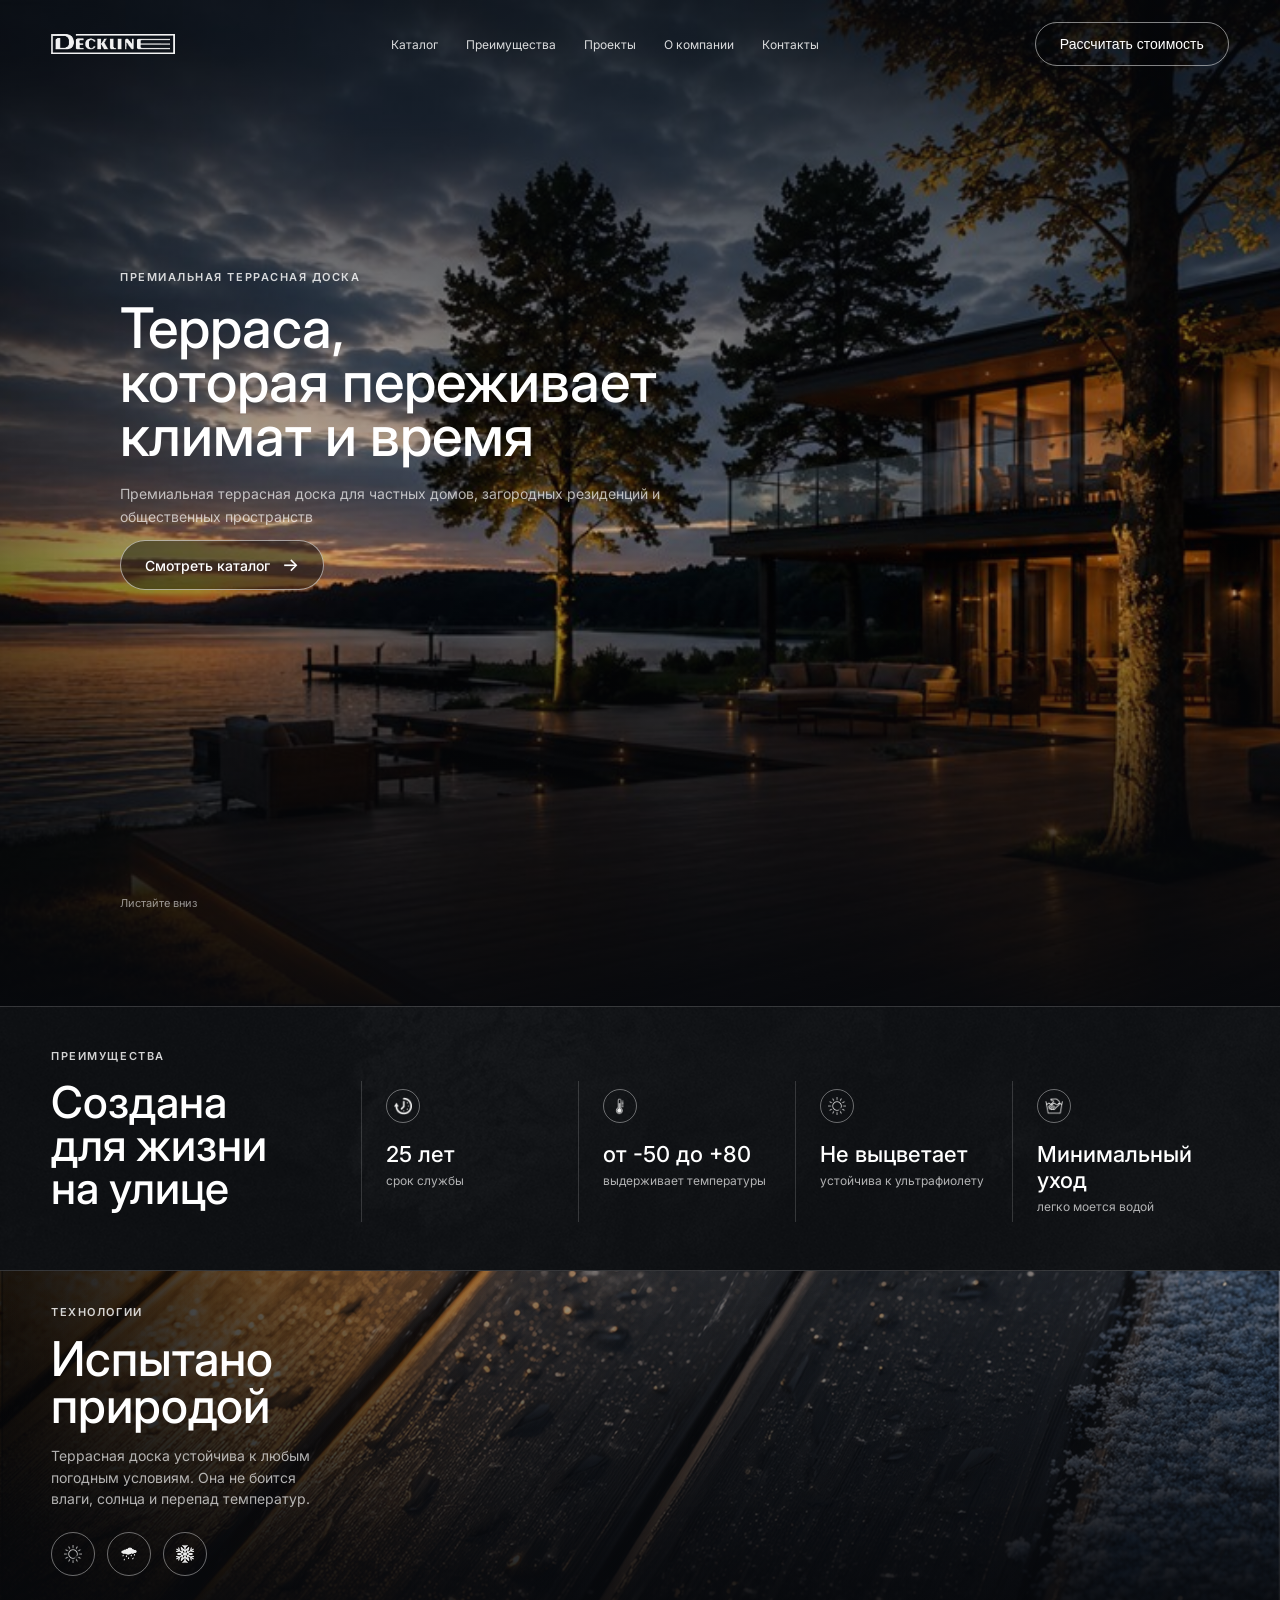
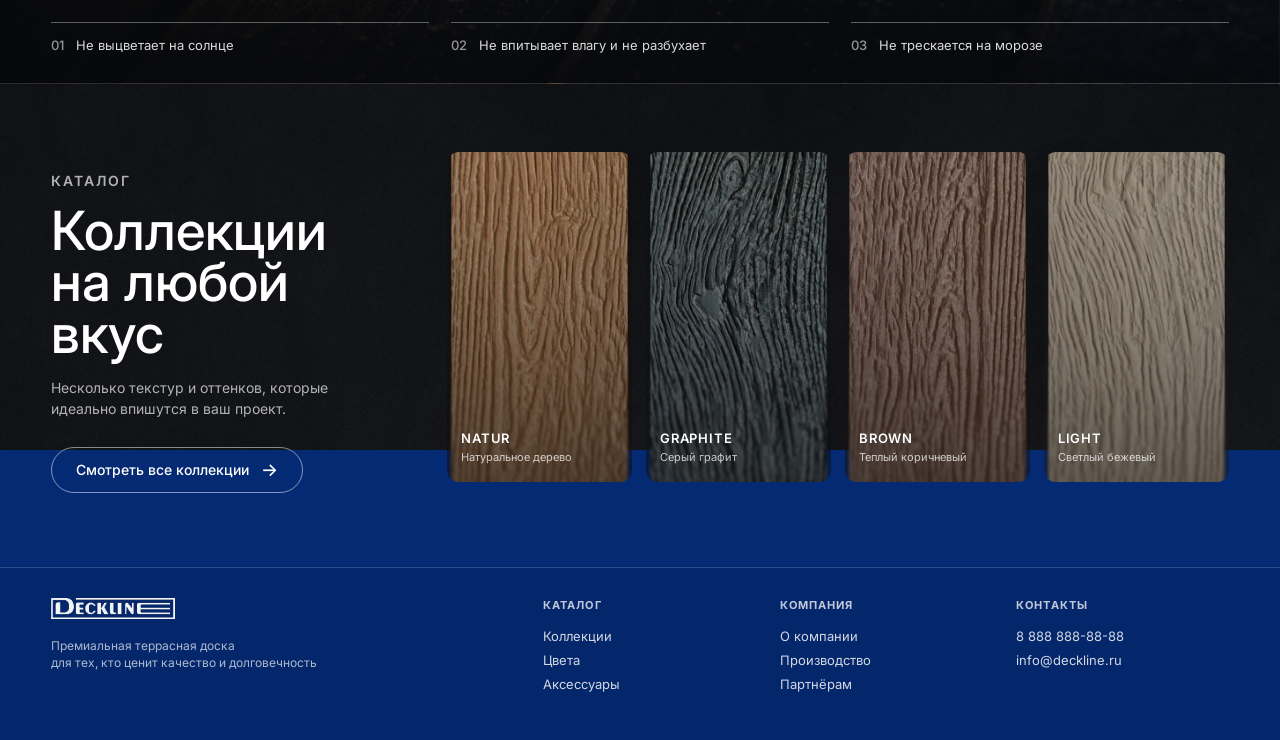
==== index.html @ cb23914c "first commit" ====
<!DOCTYPE html>
<html lang="ru">
<head>
  <meta charset="UTF-8">
  <meta name="viewport" content="width=device-width, initial-scale=1.0">
  <title>Deckline</title>

  <link rel="stylesheet" href="style.css">
  <link href="https://fonts.googleapis.com/css2?family=Inter:wght@300;400;500;600;700&display=swap" rel="stylesheet">
</head>

<body>

<header class="header">
  <div class="container header__inner">
    <a class="logo" href="index.html">
      <img src="img/logo.png" alt="Deckline">
    </a>

    <nav class="nav" id="mainNav">
      <a href="catalog.html">Каталог</a>
      <a href="#advantages">Преимущества</a>
      <a href="#projects">Проекты</a>
      <a href="#about">О компании</a>
      <a href="#contacts">Контакты</a>
    </nav>

    <div class="header__actions">
      <button class="button button--outline">Рассчитать стоимость</button>
      <button class="menu-toggle" id="menuToggle" aria-label="Открыть меню">☰</button>
    </div>
  </div>
</header>

<section class="hero">
  <div class="hero__overlay"></div>
  <div class="container hero__inner">
    <p class="eyebrow">ПРЕМИАЛЬНАЯ ТЕРРАСНАЯ ДОСКА</p>
    <h1>Терраса,<br>которая переживает<br>климат и время</h1>
    <p class="hero__description">
      Премиальная террасная доска для частных домов, загородных резиденций и общественных пространств
    </p>
    <a class="button button--primary" href="catalog.html">Смотреть каталог <span>→</span></a>
    <p class="hero__scroll">Листайте вниз</p>
  </div>
</section>

<section class="advantages" id="advantages">
  <div class="container">
    <p class="eyebrow">ПРЕИМУЩЕСТВА</p>
    <div class="advantages__row">
      <h2>Создана<br>для жизни<br>на улице</h2>
      <div class="advantages__grid">
        <div class="advantage">
          <p class="advantage__icon"><img src="img/time.png" alt="Срок службы"></p>
          <h3>25 лет</h3>
          <p>срок службы</p>
        </div>
        <div class="advantage">
          <p class="advantage__icon"><img src="img/temp.png" alt="Температуры"></p>
          <h3>от -50 до +80</h3>
          <p>выдерживает температуры</p>
        </div>
        <div class="advantage">
          <p class="advantage__icon"><img src="img/san.png" alt="Ультрафиолет"></p>
          <h3>Не выцветает</h3>
          <p>устойчива к ультрафиолету</p>
        </div>
        <div class="advantage">
          <p class="advantage__icon"><img src="img/woter.png" alt="Минимальный уход"></p>
          <h3>Минимальный уход</h3>
          <p>легко моется водой</p>
        </div>
      </div>
    </div>
  </div>
</section>

<section class="technology" id="projects">
  <div class="technology__overlay"></div>
  <div class="container technology__inner">
    <div class="technology__top">
      <div class="technology__lead">
        <p class="eyebrow">ТЕХНОЛОГИИ</p>
        <h2>Испытано<br>природой</h2>
        <p class="technology__description">Террасная доска устойчива к любым погодным условиям. Она не боится влаги, солнца и перепад температур.</p>
        <div class="technology__badges">
          <span><img src="img/san.png" alt="Устойчиво к солнцу"></span>
          <span><img src="img/pain.png" alt="Устойчиво к влаге"></span>
          <span><img src="img/snow.png" alt="Устойчиво к морозу"></span>
        </div>
      </div>
    </div>
    <div class="technology__list">
      <div><b>01</b> Не выцветает на солнце</div>
      <div><b>02</b> Не впитывает влагу и не разбухает</div>
      <div><b>03</b> Не трескается на морозе</div>
    </div>
  </div>
</section>

<section class="catalog" id="catalog">
  <div class="container catalog__inner">
    <div class="catalog__left">
      <p class="eyebrow">КАТАЛОГ</p>
      <h2>Коллекции<br>на любой вкус</h2>
      <p>Несколько текстур и оттенков, которые идеально впишутся в ваш проект.</p>
      <a class="button button--outline" href="catalog.html">Смотреть все коллекции <span>→</span></a>
    </div>
    <div class="catalog__grid">
      <article class="card card--1"><h3>NATUR</h3><p>Натуральное дерево</p></article>
      <article class="card card--2"><h3>GRAPHITE</h3><p>Серый графит</p></article>
      <article class="card card--3"><h3>BROWN</h3><p>Теплый коричневый</p></article>
      <article class="card card--4"><h3>LIGHT</h3><p>Светлый бежевый</p></article>
    </div>
  </div>
</section>

<footer class="footer" id="contacts">
  <div class="container footer__inner">
    <div class="footer__brand">
      <a class="logo" href="index.html"><img src="img/logo.png" alt="Deckline"></a>
      <p>Премиальная террасная доска<br>для тех, кто ценит качество и долговечность</p>
    </div>
    <div class="footer__column">
      <h4>КАТАЛОГ</h4>
      <a href="#">Коллекции</a>
      <a href="#">Цвета</a>
      <a href="#">Аксессуары</a>
    </div>
    <div class="footer__column" id="about">
      <h4>КОМПАНИЯ</h4>
      <a href="#">О компании</a>
      <a href="#">Производство</a>
      <a href="#">Партнёрам</a>
    </div>
    <div class="footer__column">
      <h4>КОНТАКТЫ</h4>
      <a href="tel:+78888888888">8 888 888-88-88</a>
      <a href="mailto:info@deckline.ru">info@deckline.ru</a>
    </div>
  </div>
</footer>

<script src="script.js"></script>
</body>
</html>
---- style.css ----
* {
  margin: 0;
  padding: 0;
  box-sizing: border-box;
}

:root {
  --bg: #0055ff;
  --surface: #ca7506;
  --line: rgba(255, 255, 255, 0.16);
  --text-soft: rgba(255, 255, 255, 0.68);
}

html {
  scroll-behavior: smooth;
}

body {
  font-family: "Inter", sans-serif;
  color: #fff;
  background: var(--bg);
  background-image: url("img/фон сайта.png");
  background-repeat: no-repeat;
  background-position: center top;
  background-size: cover;
  background-attachment: fixed;
  overflow-x: hidden;
}

a {
  color: inherit;
  text-decoration: none;
}

.container {
  width: min(1240px, 92vw);
  margin: 0 auto;
}

.eyebrow {
  letter-spacing: 0.14em;
  font-size: 11px;
  font-weight: 600;
  color: rgba(255, 255, 255, 0.82);
}

.button {
  display: inline-flex;
  align-items: center;
  justify-content: center;
  gap: 12px;
  border-radius: 999px;
  font-size: 14px;
  font-weight: 500;
  border: 1px solid transparent;
  transition: 0.25s ease;
}

.button span {
  font-size: 18px;
  line-height: 1;
}

.button--outline {
  padding: 13px 24px;
  border-color: rgba(255, 255, 255, 0.5);
  background: transparent;
  color: #fff;
}

.button--outline:hover {
  background: rgba(255, 255, 255, 0.12);
}

.button--primary {
  padding: 15px 24px;
  border-color: rgba(255, 255, 255, 0.55);
  background: rgba(6, 7, 10, 0.45);
  width: fit-content;
}

.button--primary:hover {
  background: rgba(255, 255, 255, 0.16);
}

.header {
  position: fixed;
  inset: 0 0 auto;
  z-index: 60;
  padding: 22px 0;
  border-bottom: 1px solid transparent;
  transition: 0.25s ease;
}

.header.is-scrolled {
  background: rgba(7, 9, 13, 0.9);
  backdrop-filter: blur(8px);
  border-bottom-color: var(--line);
}

.header__inner {
  display: flex;
  align-items: center;
  justify-content: space-between;
  gap: 24px;
}

.logo img {
  display: block;
  width: 124px;
  opacity: 0.95;
}

.nav {
  display: flex;
  align-items: center;
  gap: 28px;
}

.nav a {
  font-size: 12px;
  color: rgba(255, 255, 255, 0.84);
}

.header__actions {
  display: flex;
  align-items: center;
  gap: 14px;
}

.menu-toggle {
  width: 42px;
  height: 42px;
  border: 1px solid rgba(255, 255, 255, 0.55);
  border-radius: 50%;
  background: transparent;
  color: #fff;
  font-size: 18px;
  display: none;
}

.hero {
  min-height: 100vh;
  padding: 150px 0 96px;
  background:
    url("img/hero-main.png"),
    linear-gradient(95deg, rgba(4, 5, 9, 0.78), rgba(4, 5, 9, 0.2)),
    radial-gradient(circle at 74% 60%, rgba(246, 142, 34, 0.24), rgba(12, 15, 20, 0)),
    linear-gradient(120deg, #0d1118 0%, #111722 0%, #16120f 0%);
  background-repeat: no-repeat;
  background-size: cover;
  background-position: center;
  position: relative;
  overflow: hidden;
}

.hero::before {
  content: "";
  position: absolute;
  inset: 0;
  background: linear-gradient(to top, rgba(7, 9, 13, 0.9), rgba(7, 9, 13, 0.2) 45%, rgba(7, 9, 13, 0.65));
}

.hero__inner {
  position: relative;
  z-index: 3;
  max-width: 680px;
  margin-left: 120px;
  margin-top: 120px;
  text-align: left;
  min-height: calc(100vh - 260px);
  display: flex;
  flex-direction: column;
}

@media (max-width: 760px) {
  .hero__inner {
    margin-left: 0;
    margin-top: 0;
    min-height: auto;
  }
}

.hero h1 {
  margin-top: 18px;
  font-size: clamp(42px, 6vw, 56px);
  line-height: 0.96;
  font-weight: 500;
}

.hero__description {
  margin-top: 20px;
  max-width: 540px;
  font-size: 14px;
  line-height: 1.6;
  color: var(--text-soft);
}

.hero .button--primary {
  margin-top: 12px;
}

.hero__scroll {
  margin-top: auto;
  padding-top: 26px;
  font-size: 11px;
  color: rgba(255, 255, 255, 0.56);
}

.advantages {
  border-top: 1px solid var(--line);
  border-bottom: 1px solid var(--line);
  background: rgba(10, 13, 19, 0.62);
  padding: 42px 0 48px;
}

.advantages__row {
  margin-top: 18px;
  display: grid;
  grid-template-columns: minmax(240px, 280px) 1fr;
  gap: 30px;
}

.advantages h2 {
  font-size: clamp(34px, 4vw, 44px);
  line-height: 0.98;
  font-weight: 500;
}

.advantages__grid {
  display: grid;
  grid-template-columns: repeat(4, minmax(0, 1fr));
}

.advantage {
  padding: 8px 24px;
  border-left: 1px solid var(--line);
}

.advantage__icon {
  width: 34px;
  height: 34px;
  display: grid;
  place-items: center;
  border: 1px solid rgba(255, 255, 255, 0.38);
  border-radius: 50%;
  margin-bottom: 18px;
  color: rgba(255, 255, 255, 0.84);
}

.advantage__icon img {
  width: 18px;
  height: 18px;
  object-fit: contain;
}

.advantage h3 {
  font-size: 22px;
  font-weight: 500;
  margin-bottom: 6px;
}

.advantage p {
  font-size: 12px;
  color: var(--text-soft);
}

.technology {
  position: relative;
  padding: 34px 0 28px;
  background:
    linear-gradient(to top, rgba(7, 9, 13, 0.74), rgba(7, 9, 13, 0.22)),
    url("img/tehnology.png"),
    radial-gradient(circle at 66% 20%, rgba(93, 123, 152, 0.25), rgba(0, 0, 0, 0)),
    linear-gradient(120deg, #1f1912 0%, #161d2c 52%, #0c111a 100%);
  background-repeat: no-repeat;
  background-position: center;
  background-size: cover;
  border-bottom: 1px solid var(--line);
}

.technology__overlay {
  position: absolute;
  inset: 0;
  background: linear-gradient(to top, rgba(7, 9, 13, 0.66), rgba(7, 9, 13, 0.16));
}

.technology__inner {
  position: relative;
  z-index: 2;
  min-height: 350px;
  display: flex;
  flex-direction: column;
  justify-content: space-between;
}

.technology__top {
  display: block;
}

.technology__lead {
  max-width: 320px;
}

.technology h2 {
  margin-top: 16px;
  font-size: clamp(38px, 4.6vw, 48px);
  line-height: 0.98;
  font-weight: 500;
}

.technology__description {
  margin-top: 16px;
  max-width: 280px;
  color: var(--text-soft);
  line-height: 1.55;
  font-size: 14px;
}

.technology__badges {
  display: flex;
  gap: 12px;
  margin-top: 22px;
}

.technology__badges span {
  width: 44px;
  height: 44px;
  border: 1px solid rgba(255, 255, 255, 0.4);
  border-radius: 50%;
  display: grid;
  place-items: center;
  color: rgba(255, 255, 255, 0.86);
}

.technology__badges img {
  width: 18px;
  height: 18px;
  object-fit: contain;
}

.technology__list {
  margin-top: 30px;
  display: grid;
  grid-template-columns: repeat(3, minmax(0, 1fr));
  gap: 22px;
}

.technology__list div {
  font-size: 13px;
  color: rgba(255, 255, 255, 0.85);
  padding-right: 12px;
  padding-top: 14px;
  border-top: 1px solid rgba(255, 255, 255, 0.35);
  line-height: 1.35;
}

.technology__list b {
  display: inline-block;
  margin-right: 8px;
  color: rgba(255, 255, 255, 0.58);
  font-weight: 500;
}

.catalog {
  padding: 68px 0 74px;
  border-bottom: 1px solid var(--line);
  background: rgba(9, 11, 16, 0.58);
}

.catalog__inner {
  display: grid;
  grid-template-columns: minmax(250px, 360px) 1fr;
  gap: 36px;
  align-items: start;
}

.catalog h2 {
  margin-top: 14px;
  font-size: clamp(36px, 4.3vw, 54px);
  line-height: 0.95;
  font-weight: 500;
}

.catalog__left p {
  margin-top: 18px;
  max-width: 280px;
  font-size: 14px;
  line-height: 1.5;
  color: var(--text-soft);
}

.catalog__left .button {
  margin-top: 28px;
}

.catalog__grid {
  display: grid;
  grid-template-columns: repeat(4, minmax(130px, 1fr));
  gap: 14px;
}

.card {
  height: 330px;
  border-radius: 12px;
  border: none;
  overflow: hidden;
  padding: 18px 14px;
  display: flex;
  flex-direction: column;
  justify-content: flex-end;
  background-size: cover;
  background-position: center;
}

.card h3 {
  font-size: 13px;
  letter-spacing: 0.06em;
  font-weight: 600;
}

.card p {
  margin-top: 4px;
  color: rgba(255, 255, 255, 0.75);
  font-size: 11px;
}

.card--1 {
  background-image: linear-gradient(rgba(20, 13, 8, 0.15), rgba(20, 13, 8, 0.58)), url("img/NATUR.png");
}

.card--2 {
  background-image: linear-gradient(rgba(13, 15, 20, 0.14), rgba(13, 15, 20, 0.58)), url("img/GRAPHITE.png");
}

.card--3 {
  background-image: linear-gradient(rgba(26, 16, 11, 0.16), rgba(26, 16, 11, 0.58)), url("img/BROWN.png");
}

.card--4 {
  background-image: linear-gradient(rgba(29, 23, 18, 0.14), rgba(29, 23, 18, 0.5)), url("img/LIGHT.png");
}

.footer {
  background: rgba(8, 10, 15, 0.62);
  padding: 30px 0 40px;
}

.footer__inner {
  display: grid;
  grid-template-columns: 2.2fr repeat(3, 1fr);
  gap: 24px;
}

.footer__brand p {
  margin-top: 18px;
  max-width: 280px;
  color: var(--text-soft);
  line-height: 1.45;
  font-size: 12px;
}

.footer__column h4 {
  font-size: 11px;
  letter-spacing: 0.1em;
  margin-bottom: 16px;
  color: rgba(255, 255, 255, 0.75);
}

.footer__column a {
  display: block;
  margin-bottom: 8px;
  font-size: 13px;
  color: rgba(255, 255, 255, 0.82);
}

@media (max-width: 1080px) {
  .nav {
    position: fixed;
    top: 86px;
    right: 4vw;
    left: 4vw;
    background: rgba(9, 12, 18, 0.98);
    border: 1px solid var(--line);
    border-radius: 14px;
    padding: 16px;
    flex-direction: column;
    align-items: flex-start;
    transform: scale(0.97);
    opacity: 0;
    pointer-events: none;
    transition: 0.2s ease;
  }

  .nav.is-open {
    opacity: 1;
    pointer-events: auto;
    transform: scale(1);
  }

  .menu-toggle {
    display: inline-grid;
    place-items: center;
  }

  .header__actions .button {
    display: none;
  }

  .advantages__grid {
    grid-template-columns: repeat(2, minmax(0, 1fr));
  }

  .catalog__grid {
    grid-template-columns: repeat(2, minmax(130px, 1fr));
  }

  .footer__inner {
    grid-template-columns: repeat(2, 1fr);
  }
}

@media (max-width: 760px) {
  .hero {
    min-height: 86vh;
  }

  .advantages__row,
  .catalog__inner,
  .technology__list,
  .footer__inner {
    grid-template-columns: 1fr;
  }

  .advantages__grid {
    grid-template-columns: 1fr;
  }

  .advantage {
    border-left: none;
    border-top: 1px solid var(--line);
    padding: 18px 0;
  }

  .technology__top {
    flex-direction: column;
    align-items: flex-start;
  }

  .catalog__grid {
    grid-template-columns: 1fr 1fr;
  }

  .card {
    height: 240px;
  }
}

.catalog-page {
  background-color: transparent;
}

.catalog-hero {
  position: relative;
  padding: 136px 0 54px;
  border-bottom: 1px solid var(--line);
  background:
    url("img/catalog-bg.png") center center / cover no-repeat;
}

.catalog-hero__overlay {
  position: absolute;
  inset: 0;
  background: linear-gradient(
    to top,
    rgba(6, 8, 13, 0.45),
    rgba(6, 8, 13, 0.08)
  );
}

.catalog-hero__inner {
  position: relative;
  z-index: 2;
  max-width: 700px;
}
.catalog-hero h1 {
  margin-top: 14px;
  font-size: clamp(36px, 5vw, 52px);
  line-height: 1.04;
  font-weight: 500;
}

.catalog-hero p {
  margin-top: 16px;
  color: var(--text-soft);
  font-size: 14px;
}

.catalog-panel {
  padding: 16px 0 44px;
  background: rgba(7, 10, 15, 0.34);
}

.material-tabs {
  display: flex;
  gap: 40px;
  border-bottom: 1px solid var(--line);
  margin-bottom: 16px;
}

.material-tab {
  background: transparent;
  color: rgba(255, 255, 255, 0.74);
  border: none;
  border-bottom: 1px solid transparent;
  padding: 12px 2px 10px;
  font-size: 13px;
  letter-spacing: 0;
  font-weight: 500;
  cursor: pointer;
}

.material-tab.is-active {
  color: #fff;
  border-bottom-color: rgba(255, 255, 255, 0.92);
}

.material-content {
  display: none;
}

.material-content.is-active {
  display: block;
}

.catalog-block {
  margin-bottom: 16px;
  border: none;
  border-radius: 0;
  padding: 0;
  background: transparent;
}

.catalog-block h3 {
  font-size: 22px;
  letter-spacing: 0.09em;
  color: rgba(255, 255, 255, 0.9);
  margin-bottom: 14px;
  font-weight: 500;
}

.catalog-cards {
  display: grid;
  gap: 12px;
}

.catalog-cards--4 {
  grid-template-columns: repeat(4, minmax(0, 1fr));
}

.catalog-cards--3 {
  grid-template-columns: repeat(3, minmax(0, 1fr));
}

.catalog-cards--2 {
  grid-template-columns: 1.15fr 1fr;
}

.catalog-two-cols {
  display: grid;
  grid-template-columns: 1fr 1fr;
  gap: 14px;
  position: relative;
}

.catalog-two-cols::before {
  content: "";
  position: absolute;
  left: 50%;
  top: 30px;
  bottom: 10px;
  width: 1px;
  background: rgba(255, 255, 255, 0.22);
}

.catalog-stack {
  display: grid;
  gap: 12px;
}

.product-card {
  border: none;
  border-radius: 8px;
  padding: 8px;
  background: linear-gradient(180deg, rgba(30, 30, 30, 0.96), rgba(18, 18, 18, 0.92));
  cursor: pointer;
  transition: transform 0.2s ease, box-shadow 0.2s ease;
  position: relative;
}

.product-card:hover {
  transform: translateY(-2px);
  box-shadow: 0 8px 24px rgba(0, 0, 0, 0.36);
}

.product-visual {
  height: 170px;
  border-radius: 6px;
  margin-bottom: 8px;
  border: none;
  background-size: contain;
  background-position: center center;
  background-repeat: no-repeat;
}

.product-card--tall .product-visual {
  height: 224px;
}

.product-card h4 {
  font-size: 14px;
  font-weight: 500;
  line-height: 1.1;
  max-width: 86%;
}

.product-card__meta {
  font-size: 11px;
  color: rgba(255, 255, 255, 0.7);
  margin-bottom: 2px;
}

.product-card__arrow {
  position: absolute;
  right: 12px;
  bottom: 8px;
  font-size: 30px;
  color: rgba(255, 255, 255, 0.9);
  line-height: 1;
}

.shades-row {
  display: grid;
  grid-template-columns: repeat(6, minmax(0, 1fr));
  gap: 8px;
}

.shade {
  border-radius: 8px;
  height: 90px;
  border: none;
  position: relative;
  overflow: hidden;
  background-size: cover;
  background-position: center;
}

.shade span {
  position: absolute;
  left: 6px;
  right: 6px;
  bottom: 6px;
  font-size: 10px;
  color: rgba(255, 255, 255, 0.9);
}

.feature-mini {
  margin-top: 14px;
  display: grid;
  grid-template-columns: repeat(4, minmax(0, 1fr));
  gap: 0;
  border: 1px solid rgba(255, 255, 255, 0.18);
  border-radius: 12px;
  overflow: hidden;
  background: rgba(20, 20, 20, 0.84);
}

.feature-mini div {
  border: none;
  border-right: 1px solid rgba(255, 255, 255, 0.2);
  padding: 10px 10px 12px;
  text-align: center;
  font-size: 10px;
  color: rgba(255, 255, 255, 0.8);
  display: grid;
  gap: 8px;
  justify-items: center;
}

.feature-mini div:last-child {
  border-right: none;
}

.feature-mini img {
  width: 20px;
  height: 20px;
  object-fit: contain;
}

.wood-1 { background-image: url("img/CLASSIC 3D.png"); }
.wood-2 { background-image: url("img/PREMIUM DUO 3D.png"); }
.wood-3 { background-image: url("img/ELLITE 3D.png"); }
.wood-4 { background-image: url("img/universal-board.png"); }
.gray-1 { background-image: url("img/step-finish.png"); }
.beige-1 { background-image: url("img/step-solid-3d.png"); }
.brown-1 { background-image: url("img/step-premium-3d.png"); }
.dark-1 { background-image: url("img/post.png"); }
.dark-2 { background-image: url("img/rail.png"); }
.dark-3 { background-image: url("img/baluster.png"); }
.dark-4 { background-image: url("img/cap-skirt.png"); }
.panel-1 { background-image: url("img/wall-panel.png"); }
.panel-2 { background-image: url("img/PREMIUM Co extrusion.png"); }
.panel-3 { background-image: url("img/bench-beam.png"); }
.shade-1 { background-image: url("img/GRAPHITE.png"); }
.shade-2 { background-image: url("img/NATUR.png"); }
.shade-3 { background: linear-gradient(160deg, #69625d, #4b4744); }
.shade-4 { background-image: url("img/BROWN.png"); }
.shade-5 { background: linear-gradient(160deg, #87949d, #5f6c73); }
.shade-6 { background-image: url("img/LIGHT.png"); }
.rattan-1 { background: radial-gradient(circle at 12px 12px, #b58b85 8px, #7f5f5a 9px); background-size: 24px 24px; }
.rattan-2 { background: radial-gradient(circle at 12px 12px, #9da2a6 8px, #666f79 9px); background-size: 24px 24px; }
.rattan-3 { background: repeating-linear-gradient(45deg, #84715f 0 10px, #5f4f43 10px 20px); }
.rattan-4 { background: repeating-linear-gradient(0deg, #5e57aa 0 8px, #3f3a78 8px 16px); }

body.modal-open .header,
body.modal-open main,
body.modal-open .footer {
  filter: blur(8px);
}

body.modal-open {
  overflow: hidden;
}

.product-modal {
  position: fixed;
  inset: 0;
  z-index: 120;
  display: none;
}

.product-modal.is-open {
  display: block;
}

.product-modal__backdrop {
  position: absolute;
  inset: 0;
  background: rgba(2, 4, 8, 0.54);
}

.product-modal__dialog {
  position: relative;
  width: min(1040px, 92vw);
  max-height: 90vh;
  overflow: auto;
  margin: 5vh auto;
  border-radius: 16px;
  border: 1px solid rgba(255, 255, 255, 0.2);
  background: linear-gradient(145deg, #0d121b, #090c12);
  box-shadow: 0 22px 70px rgba(0, 0, 0, 0.56);
  padding: 22px;
}

.product-modal__close {
  position: absolute;
  right: 14px;
  top: 12px;
  width: 36px;
  height: 36px;
  border-radius: 50%;
  border: 1px solid rgba(255, 255, 255, 0.32);
  background: rgba(11, 15, 22, 0.82);
  color: #fff;
  font-size: 24px;
  line-height: 1;
  cursor: pointer;
}

.product-modal__layout {
  display: grid;
  grid-template-columns: minmax(280px, 420px) 1fr;
  gap: 24px;
}

.product-modal__main-image {
  height: 280px;
  border-radius: 12px;
  margin-bottom: 10px;
}

.product-modal__thumbs {
  display: grid;
  grid-template-columns: repeat(3, minmax(0, 1fr));
  gap: 8px;
}

.product-modal__thumb {
  height: 82px;
  border-radius: 8px;
  border: 1px solid rgba(255, 255, 255, 0.26);
  cursor: pointer;
  opacity: 0.85;
}

.product-modal__thumb.is-active {
  opacity: 1;
  border-color: rgba(255, 255, 255, 0.58);
}

.product-modal__info h2 {
  margin-top: 8px;
  font-size: 30px;
  font-weight: 500;
}

.product-modal__description {
  margin-top: 14px;
  color: var(--text-soft);
  line-height: 1.5;
  font-size: 14px;
}

.size-scheme,
.product-specs {
  margin-top: 18px;
  border: 1px solid rgba(255, 255, 255, 0.16);
  border-radius: 12px;
  padding: 14px;
  background: rgba(255, 255, 255, 0.03);
}

.size-scheme h3,
.product-specs h3 {
  font-size: 14px;
  margin-bottom: 10px;
}

.size-scheme__drawing {
  position: relative;
  height: 148px;
  border-radius: 8px;
  border: 1px dashed rgba(255, 255, 255, 0.2);
}

.size-scheme__board {
  position: absolute;
  left: 18%;
  top: 34%;
  width: 64%;
  height: 38%;
  border-radius: 8px;
  border: 1px solid rgba(255, 255, 255, 0.35);
  background: linear-gradient(145deg, rgba(216, 165, 113, 0.2), rgba(46, 36, 28, 0.2));
}

.size-label {
  position: absolute;
  font-size: 12px;
  color: rgba(255, 255, 255, 0.84);
  background: rgba(5, 8, 12, 0.75);
  padding: 2px 6px;
  border-radius: 6px;
}

.size-label--top {
  left: 50%;
  top: 6px;
  transform: translateX(-50%);
}

.size-label--left {
  left: 8px;
  top: 50%;
  transform: translateY(-50%);
}

.size-label--right {
  right: 8px;
  top: 50%;
  transform: translateY(-50%);
}

.product-specs ul {
  list-style: none;
  display: grid;
  gap: 8px;
}

.product-specs li {
  padding: 8px 10px;
  border-radius: 8px;
  border: 1px solid rgba(255, 255, 255, 0.15);
  font-size: 13px;
  color: rgba(255, 255, 255, 0.88);
}

@media (max-width: 1080px) {
  .catalog-cards--4 {
    grid-template-columns: repeat(2, minmax(0, 1fr));
  }

  .shades-row {
    grid-template-columns: repeat(3, minmax(0, 1fr));
  }

  .feature-mini {
    grid-template-columns: repeat(2, minmax(0, 1fr));
  }

  .material-tab {
    font-size: 16px;
  }

  .catalog-two-cols::before {
    display: none;
  }

  .product-modal__layout {
    grid-template-columns: 1fr;
  }
}

@media (max-width: 760px) {
  .catalog-two-cols,
  .catalog-cards--3,
  .catalog-cards--2 {
    grid-template-columns: 1fr;
  }

  .catalog-cards--4 {
    grid-template-columns: 1fr;
  }

  .shades-row,
  .feature-mini {
    grid-template-columns: 1fr 1fr;
  }

  .feature-mini div {
    border-right: none;
    border-bottom: 1px solid rgba(255, 255, 255, 0.2);
  }

  .feature-mini div:nth-last-child(-n+2) {
    border-bottom: none;
  }
}
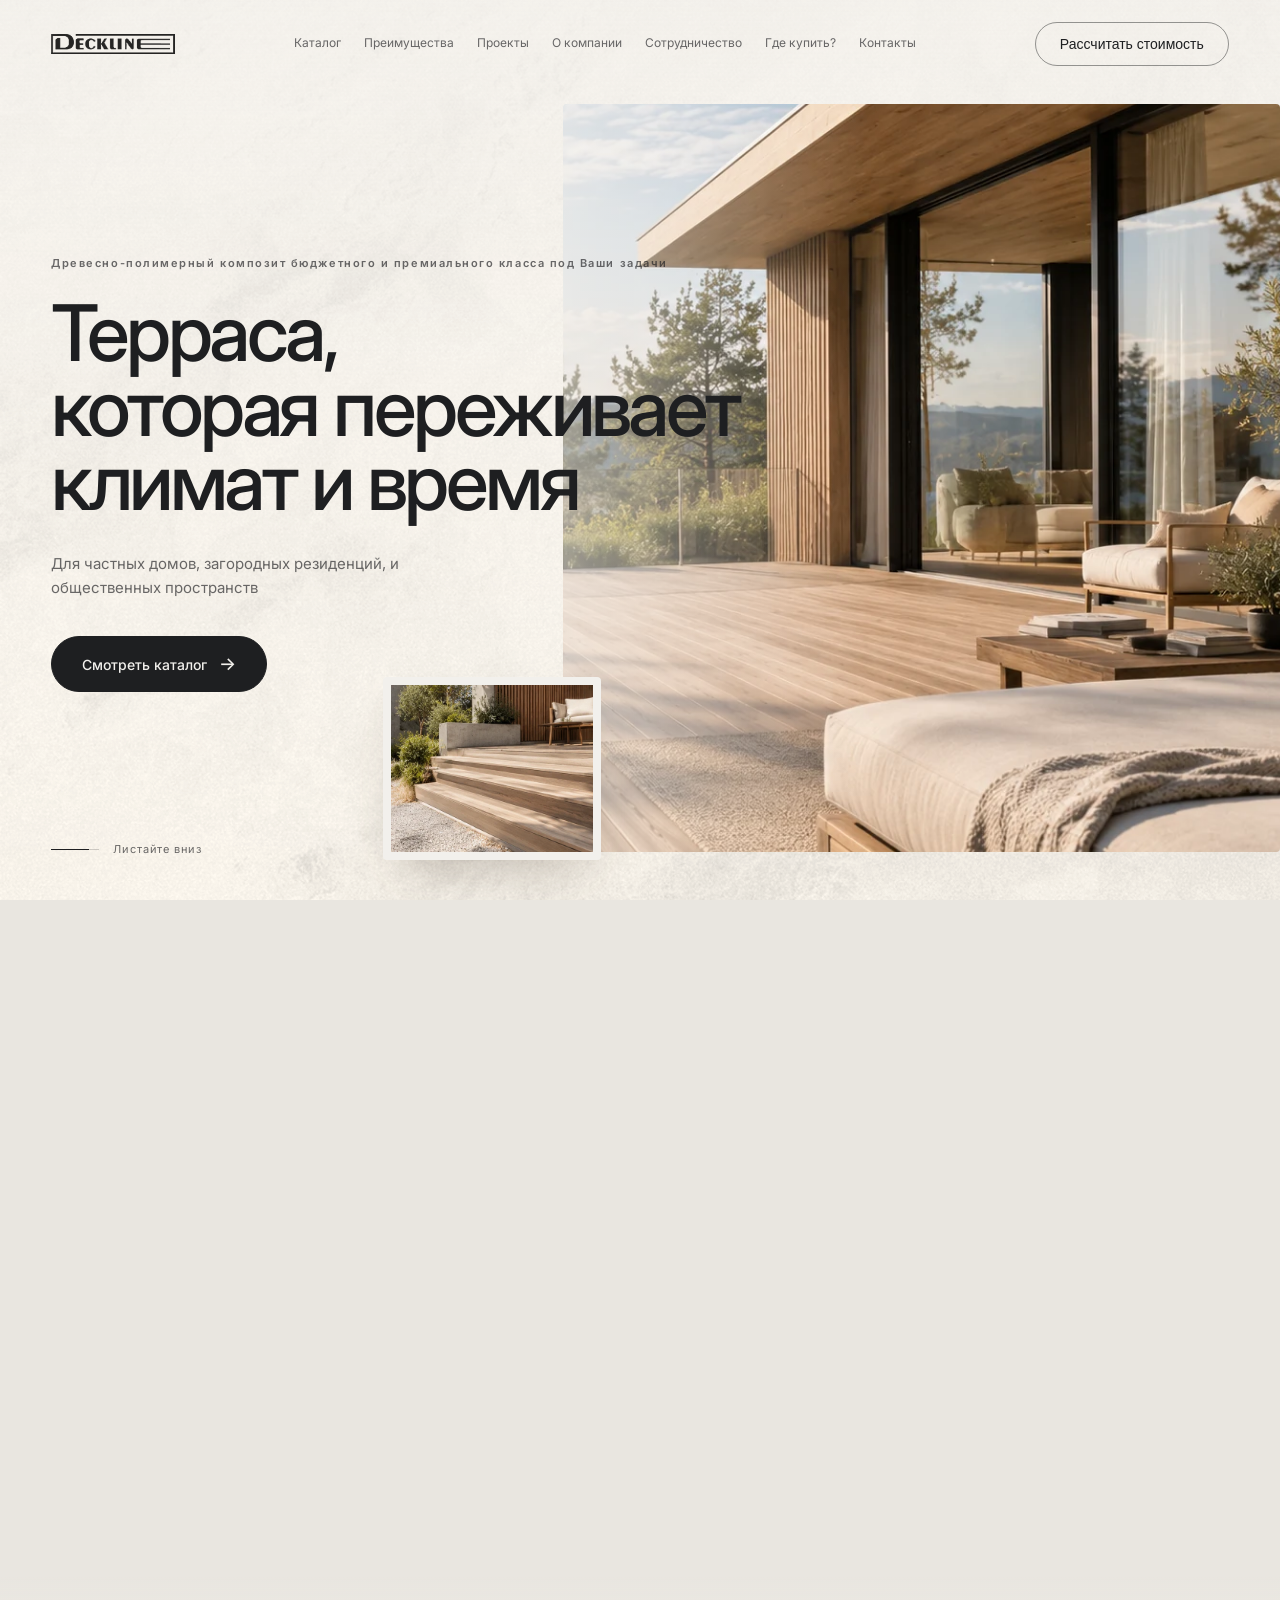
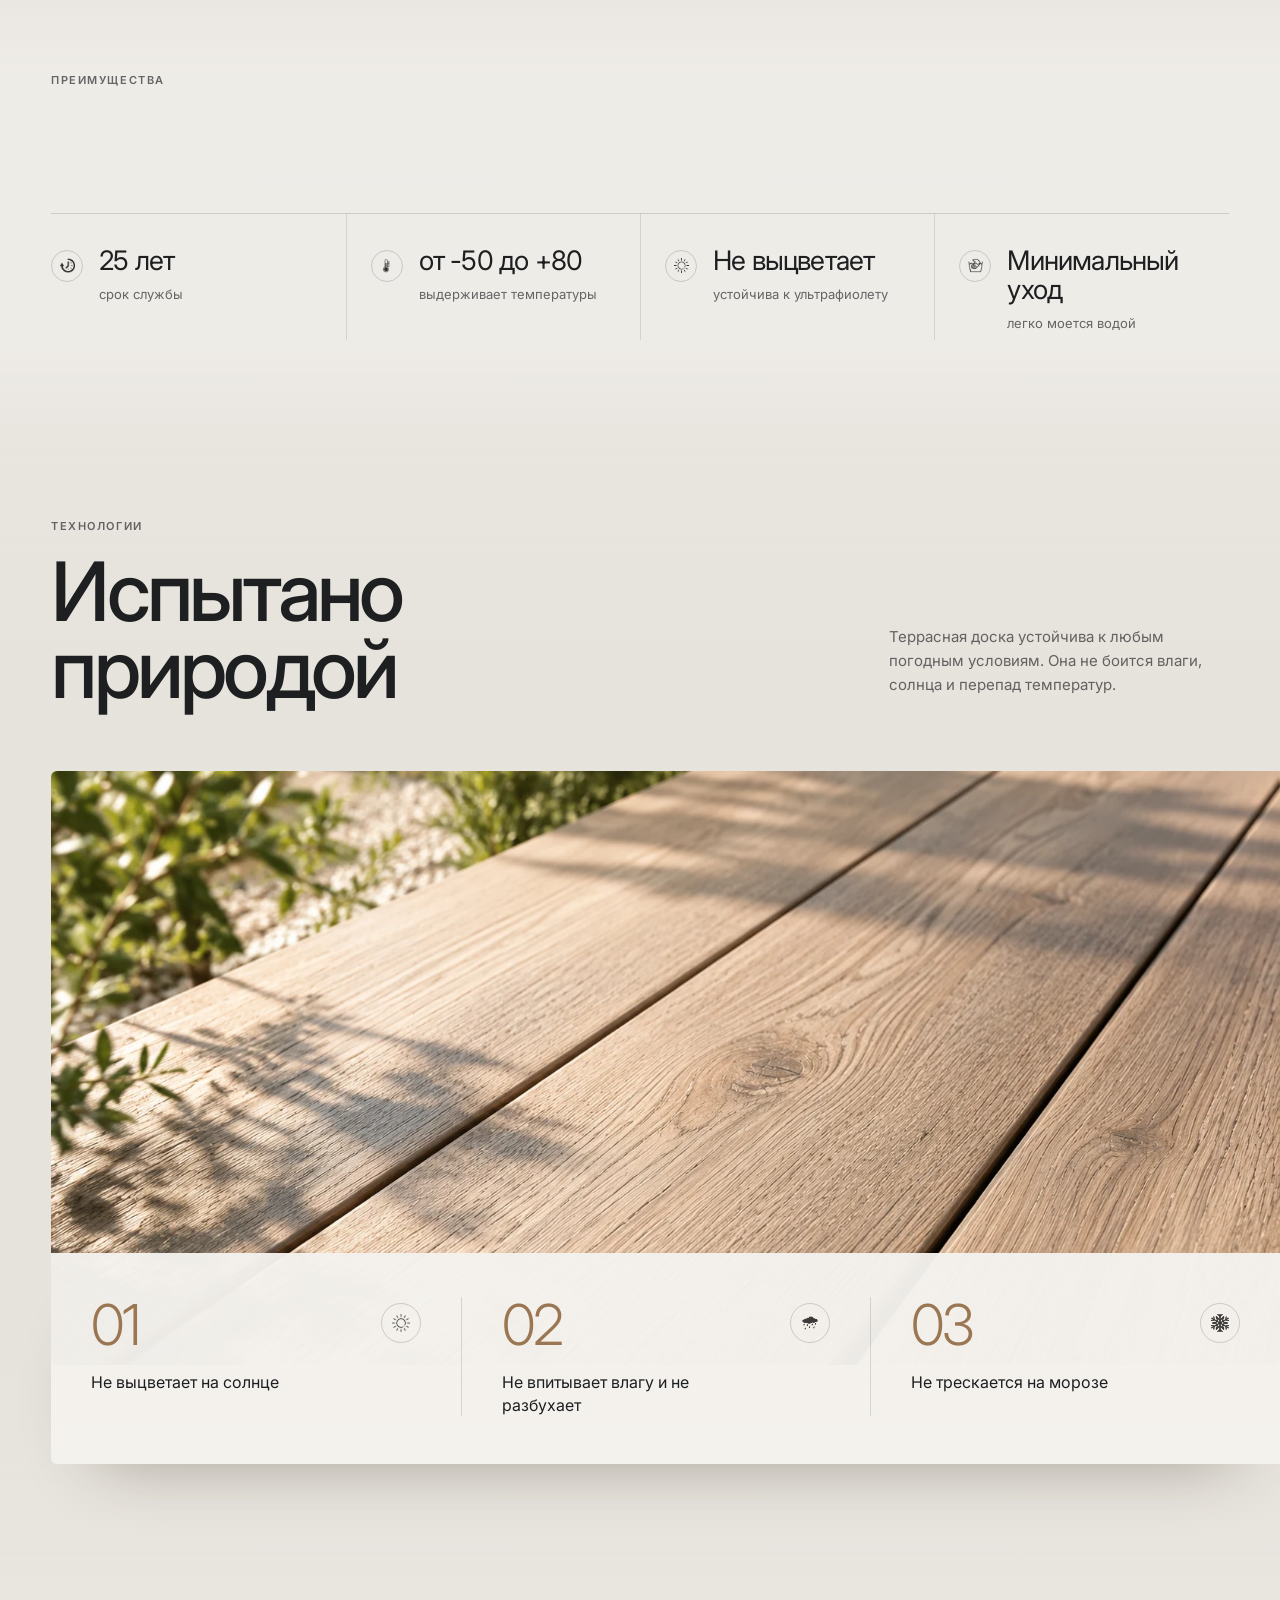
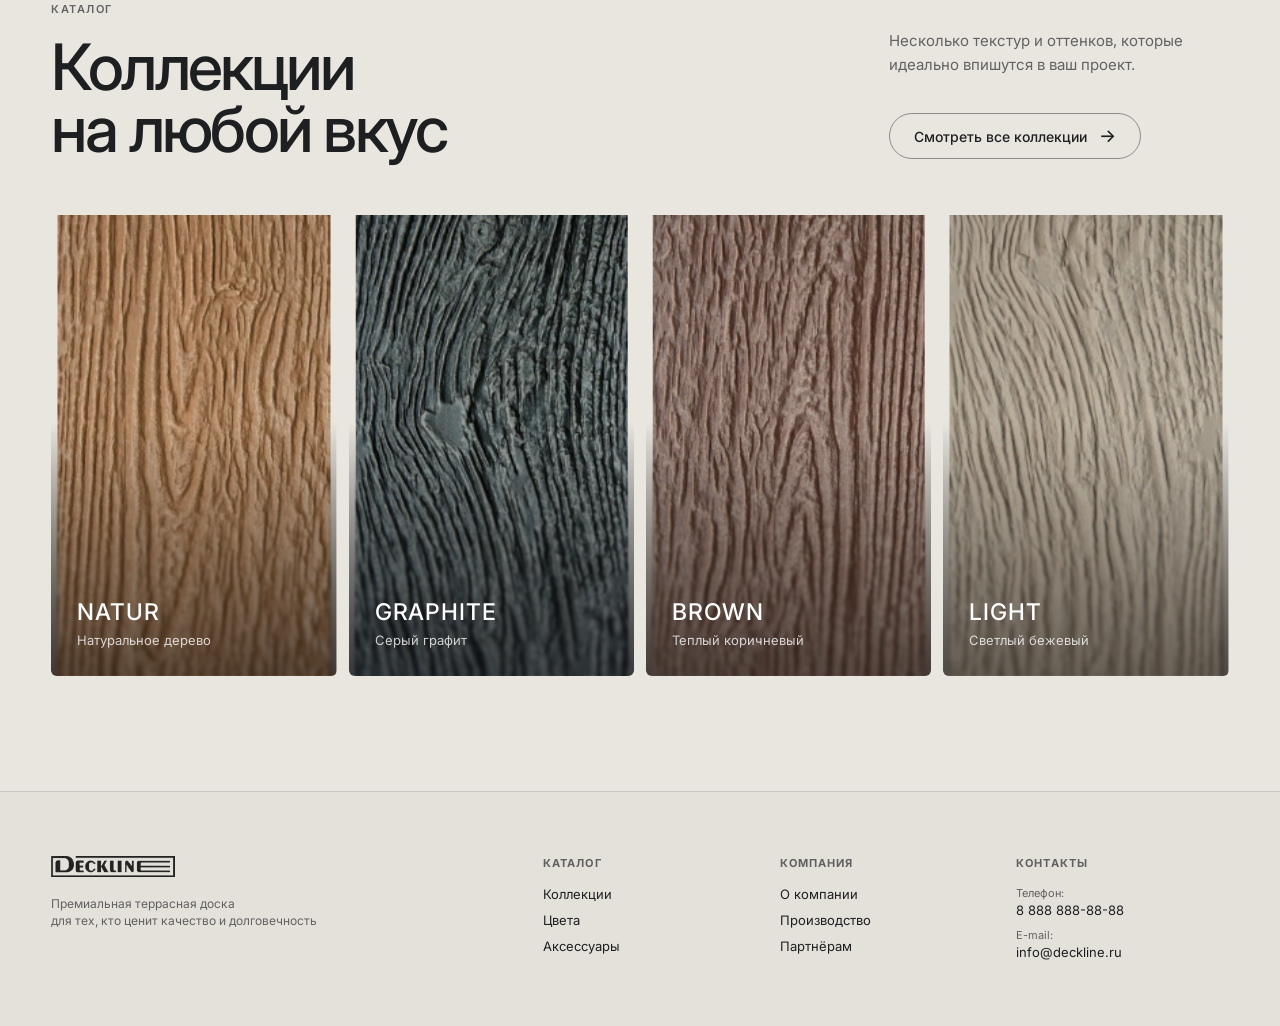
==== commit 32700004: "обновленный дизайн и каталог Deckline" ====
--- a/index.html
+++ b/index.html
@@ -1,15 +1,8 @@
-<!DOCTYPE html>
-<html lang="ru">
-<head>
-  <meta charset="UTF-8">
-  <meta name="viewport" content="width=device-width, initial-scale=1.0">
-  <title>Deckline</title>
+<!doctype html><html><head><meta charset=utf8><meta name=viewport content="width=device-width,initial-scale=1,viewport-fit=cover"><style>:root{color-scheme:light;box-sizing:border-box;padding-top:env(safe-area-inset-top,0px);padding-bottom:env(safe-area-inset-bottom,0px)}html{scroll-padding-top:env(safe-area-inset-top,0px)}body{margin:0;padding:0;font:14px -apple-system,BlinkMacSystemFont,sans-serif;background:#fff;color:#000}img{max-width:100%}[hidden]:not([hidden=until-found i]){display:none!important}</style></head><body>
+<title>Deckline</title>
 
   <link rel="stylesheet" href="style.css">
   <link href="https://fonts.googleapis.com/css2?family=Inter:wght@300;400;500;600;700&display=swap" rel="stylesheet">
-</head>
-
-<body>
 
 <header class="header">
   <div class="container header__inner">
@@ -22,6 +15,8 @@
       <a href="#advantages">Преимущества</a>
       <a href="#projects">Проекты</a>
       <a href="#about">О компании</a>
+      <a href="#contacts">Сотрудничество</a>
+      <a href="#contacts">Где купить?</a>
       <a href="#contacts">Контакты</a>
     </nav>
 
@@ -33,15 +28,22 @@
 </header>
 
 <section class="hero">
-  <div class="hero__overlay"></div>
-  <div class="container hero__inner">
-    <p class="eyebrow">ПРЕМИАЛЬНАЯ ТЕРРАСНАЯ ДОСКА</p>
-    <h1>Терраса,<br>которая переживает<br>климат и время</h1>
-    <p class="hero__description">
-      Премиальная террасная доска для частных домов, загородных резиденций и общественных пространств
-    </p>
-    <a class="button button--primary" href="catalog.html">Смотреть каталог <span>→</span></a>
-    <p class="hero__scroll">Листайте вниз</p>
+  <div class="hero__stage">
+    <div class="hero__media">
+      <img src="img/photos/terrace-lake.webp" alt="Терраса из доски у современного дома с видом на озеро" width="1672" height="941">
+    </div>
+    <figure class="hero__inset">
+      <img src="img/photos/steps-garden.webp" alt="Ступени из террасной доски в саду" width="532" height="440">
+    </figure>
+    <div class="container hero__inner">
+      <p class="eyebrow">Древесно-полимерный композит бюджетного и премиального класса под Ваши задачи</p>
+      <h1>Терраса,<br>которая переживает<br>климат и время</h1>
+      <p class="hero__description">
+        Для частных домов, загородных резиденций, и общественных пространств
+      </p>
+      <a class="button button--primary" href="catalog.html">Смотреть каталог <span>→</span></a>
+      <p class="hero__scroll">Листайте вниз</p>
+    </div>
   </div>
 </section>
 
@@ -49,7 +51,7 @@
   <div class="container">
     <p class="eyebrow">ПРЕИМУЩЕСТВА</p>
     <div class="advantages__row">
-      <h2>Создана<br>для жизни<br>на улице</h2>
+      <h2>Создана для жизни на улице</h2>
       <div class="advantages__grid">
         <div class="advantage">
           <p class="advantage__icon"><img src="img/time.png" alt="Срок службы"></p>
@@ -77,24 +79,33 @@
 </section>
 
 <section class="technology" id="projects">
-  <div class="technology__overlay"></div>
-  <div class="container technology__inner">
-    <div class="technology__top">
-      <div class="technology__lead">
-        <p class="eyebrow">ТЕХНОЛОГИИ</p>
-        <h2>Испытано<br>природой</h2>
-        <p class="technology__description">Террасная доска устойчива к любым погодным условиям. Она не боится влаги, солнца и перепад температур.</p>
-        <div class="technology__badges">
-          <span><img src="img/san.png" alt="Устойчиво к солнцу"></span>
-          <span><img src="img/pain.png" alt="Устойчиво к влаге"></span>
-          <span><img src="img/snow.png" alt="Устойчиво к морозу"></span>
-        </div>
+  <div class="container technology__head">
+    <div class="technology__title">
+      <p class="eyebrow">ТЕХНОЛОГИИ</p>
+      <h2>Испытано<br>природой</h2>
+    </div>
+    <p class="technology__description">Террасная доска устойчива к любым погодным условиям. Она не боится влаги, солнца и перепад температур.</p>
+  </div>
+  <figure class="technology__media">
+    <img src="img/photos/deck-closeup.webp" alt="Террасная доска крупным планом: фактура и стыки" width="1619" height="971" loading="lazy">
+  </figure>
+  <div class="technology__panel">
+    <div class="technology__list">
+      <div class="technology__item">
+        <span class="technology__icon"><img src="img/san.png" alt="Устойчиво к солнцу"></span>
+        <b>01</b>
+        <p>Не выцветает на солнце</p>
       </div>
-    </div>
-    <div class="technology__list">
-      <div><b>01</b> Не выцветает на солнце</div>
-      <div><b>02</b> Не впитывает влагу и не разбухает</div>
-      <div><b>03</b> Не трескается на морозе</div>
+      <div class="technology__item">
+        <span class="technology__icon"><img src="img/pain.png" alt="Устойчиво к влаге"></span>
+        <b>02</b>
+        <p>Не впитывает влагу и не разбухает</p>
+      </div>
+      <div class="technology__item">
+        <span class="technology__icon"><img src="img/snow.png" alt="Устойчиво к морозу"></span>
+        <b>03</b>
+        <p>Не трескается на морозе</p>
+      </div>
     </div>
   </div>
 </section>
@@ -108,10 +119,10 @@
       <a class="button button--outline" href="catalog.html">Смотреть все коллекции <span>→</span></a>
     </div>
     <div class="catalog__grid">
-      <article class="card card--1"><h3>NATUR</h3><p>Натуральное дерево</p></article>
-      <article class="card card--2"><h3>GRAPHITE</h3><p>Серый графит</p></article>
-      <article class="card card--3"><h3>BROWN</h3><p>Теплый коричневый</p></article>
-      <article class="card card--4"><h3>LIGHT</h3><p>Светлый бежевый</p></article>
+      <a class="card card--1" href="catalog.html"><h3>NATUR</h3><p>Натуральное дерево</p></a>
+      <a class="card card--2" href="catalog.html"><h3>GRAPHITE</h3><p>Серый графит</p></a>
+      <a class="card card--3" href="catalog.html"><h3>BROWN</h3><p>Теплый коричневый</p></a>
+      <a class="card card--4" href="catalog.html"><h3>LIGHT</h3><p>Светлый бежевый</p></a>
     </div>
   </div>
 </section>
@@ -136,12 +147,14 @@
     </div>
     <div class="footer__column">
       <h4>КОНТАКТЫ</h4>
+      <p class="footer__label">Телефон:</p>
       <a href="tel:+78888888888">8 888 888-88-88</a>
+      <p class="footer__label">E-mail:</p>
       <a href="mailto:info@deckline.ru">info@deckline.ru</a>
     </div>
   </div>
 </footer>
 
 <script src="script.js"></script>
-</body>
-</html>+
+</body></html>
--- a/style.css
+++ b/style.css
@@ -5,10 +5,23 @@
 }
 
 :root {
-  --bg: #0055ff;
+  --bg: #e9e6e0;
+  --bg-light: #f2f0ec;
+  --bg-mid: #ebe8e3;
+  --bg-deep: #e2ded8;
   --surface: #ca7506;
   --line: rgba(255, 255, 255, 0.16);
+  --line-dark: rgba(30, 31, 33, 0.14);
   --text-soft: rgba(255, 255, 255, 0.68);
+  --ink: #1e1f21;
+  --ink-soft: rgba(30, 31, 33, 0.66);
+  --wood: #9a7653;
+  --section-y: clamp(96px, 9vw, 136px);
+  --h2: clamp(36px, 4.2vw, 58px);
+  --radius: 6px;
+  --ease: cubic-bezier(0.22, 1, 0.36, 1);
+  /* мягкий старт и мягкая остановка — без рывка в начале движения */
+  --zoom-ease: cubic-bezier(0.45, 0, 0.2, 1);
 }
 
 html {
@@ -18,13 +31,24 @@
 body {
   font-family: "Inter", sans-serif;
   color: #fff;
-  background: var(--bg);
-  background-image: url("img/фон сайта.png");
+  background:
+    radial-gradient(120% 70% at 72% 0%, var(--bg-light) 0%, rgba(242, 240, 236, 0) 62%) fixed,
+    var(--bg);
+  overflow-x: hidden;
+}
+
+/* Исходная фоновая текстура, инвертированная фильтром в светлый тёплый камень */
+body::before {
+  content: "";
+  position: fixed;
+  inset: 0;
+  z-index: -1;
+  background-image: url("img/фон сайта.png"), url("img/䮭 ᠩ_.png");
   background-repeat: no-repeat;
   background-position: center top;
   background-size: cover;
-  background-attachment: fixed;
-  overflow-x: hidden;
+  filter: invert(1) brightness(0.71) contrast(2.5) sepia(0.14);
+  pointer-events: none;
 }
 
 a {
@@ -42,6 +66,15 @@
   font-size: 11px;
   font-weight: 600;
   color: rgba(255, 255, 255, 0.82);
+}
+
+.hero .eyebrow,
+.technology .eyebrow,
+.advantages .eyebrow,
+.catalog__left .eyebrow,
+.catalog-hero .eyebrow,
+.product-modal .eyebrow {
+  color: var(--ink-soft);
 }
 
 .button {
@@ -59,6 +92,11 @@
 .button span {
   font-size: 18px;
   line-height: 1;
+  transition: transform 0.5s var(--ease);
+}
+
+.button:hover span {
+  transform: translateX(4px);
 }
 
 .button--outline {
@@ -93,9 +131,44 @@
 }
 
 .header.is-scrolled {
-  background: rgba(7, 9, 13, 0.9);
+  background: rgba(242, 240, 236, 0.9);
   backdrop-filter: blur(8px);
-  border-bottom-color: var(--line);
+  border-bottom-color: var(--line-dark);
+  color: var(--ink);
+}
+
+.header .logo img,
+.footer .logo img {
+  filter: brightness(0);
+  opacity: 0.85;
+}
+
+.header .nav a {
+  color: var(--ink-soft);
+  background: linear-gradient(currentColor, currentColor) left bottom / 0 1px no-repeat;
+  padding-bottom: 3px;
+  transition: color 0.3s ease, background-size 0.5s var(--ease);
+}
+
+.header .nav a:hover {
+  color: var(--ink);
+  background-size: 100% 1px;
+}
+
+.header .button--outline,
+.catalog .button--outline {
+  border-color: rgba(30, 31, 33, 0.45);
+  color: var(--ink);
+}
+
+.header .button--outline:hover,
+.catalog .button--outline:hover {
+  background: rgba(30, 31, 33, 0.06);
+}
+
+.header .menu-toggle {
+  border-color: rgba(30, 31, 33, 0.45);
+  color: var(--ink);
 }
 
 .header__inner {
@@ -114,7 +187,7 @@
 .nav {
   display: flex;
   align-items: center;
-  gap: 28px;
+  gap: clamp(16px, 1.8vw, 28px);
 }
 
 .nav a {
@@ -140,310 +213,560 @@
 }
 
 .hero {
-  min-height: 100vh;
-  padding: 150px 0 96px;
-  background:
-    url("img/hero-main.png"),
-    linear-gradient(95deg, rgba(4, 5, 9, 0.78), rgba(4, 5, 9, 0.2)),
-    radial-gradient(circle at 74% 60%, rgba(246, 142, 34, 0.24), rgba(12, 15, 20, 0)),
-    linear-gradient(120deg, #0d1118 0%, #111722 0%, #16120f 0%);
-  background-repeat: no-repeat;
-  background-size: cover;
-  background-position: center;
   position: relative;
+  color: var(--ink);
+}
+
+.hero__stage {
+  position: relative;
+  height: 100vh;
+  min-height: 640px;
   overflow: hidden;
-}
-
-.hero::before {
+  background: linear-gradient(180deg, rgba(242, 240, 236, 0.75) 0%, rgba(242, 240, 236, 0) 100%);
+}
+
+/* Сцена: секция выше экрана, кадр «залипает», а фото раскрывается из своего crop на весь экран */
+@media (min-width: 901px) {
+  .js-motion .hero {
+    height: 175vh;
+  }
+
+  .js-motion .hero__stage {
+    position: sticky;
+    top: 0;
+  }
+}
+
+.hero__media {
+  position: absolute;
+  inset: 0;
+  clip-path: inset(var(--clip-top, 104px) 0 var(--clip-bottom, 48px) var(--clip-left, 44%) round var(--clip-radius, 4px));
+  animation: hero-media-in 1.6s var(--ease) backwards;
+}
+
+.hero__media img {
+  display: block;
+  width: 100%;
+  height: 100%;
+  object-fit: cover;
+  object-position: 70% 50%;
+  transform: scale(var(--hero-scale, 1));
+  transform-origin: 65% 60%;
+  animation: hero-image-in 2s var(--ease) backwards;
+}
+
+/* лёгкая светлая вуаль у левого края кадра — под заходом заголовка */
+.hero__media::after {
   content: "";
   position: absolute;
-  inset: 0;
-  background: linear-gradient(to top, rgba(7, 9, 13, 0.9), rgba(7, 9, 13, 0.2) 45%, rgba(7, 9, 13, 0.65));
+  top: 0;
+  bottom: 0;
+  left: var(--clip-left, 44%);
+  width: 24%;
+  background: linear-gradient(90deg, rgba(242, 240, 236, 0.6), rgba(242, 240, 236, 0));
+  opacity: var(--text-o, 1);
+  pointer-events: none;
+}
+
+.hero__inset {
+  position: absolute;
+  z-index: 3;
+  left: calc(44% - 180px);
+  bottom: 40px;
+  width: clamp(190px, 17vw, 260px);
+  margin: 0;
+  border: 8px solid var(--bg-light);
+  border-radius: 4px;
+  overflow: hidden;
+  box-shadow: 0 24px 48px -16px rgba(60, 46, 32, 0.28);
+  opacity: var(--text-o, 1);
+  transform: translate3d(0, var(--inset-shift, 0px), 0);
+  animation: hero-fade-up 1.2s var(--ease) 1s backwards;
+}
+
+.hero__inset img {
+  display: block;
+  width: 100%;
+  height: auto;
+  aspect-ratio: 532 / 440;
+  object-fit: cover;
 }
 
 .hero__inner {
   position: relative;
-  z-index: 3;
-  max-width: 680px;
-  margin-left: 120px;
-  margin-top: 120px;
-  text-align: left;
-  min-height: calc(100vh - 260px);
+  z-index: 2;
+  height: 100%;
   display: flex;
   flex-direction: column;
-}
-
-@media (max-width: 760px) {
-  .hero__inner {
-    margin-left: 0;
-    margin-top: 0;
-    min-height: auto;
-  }
-}
+  justify-content: center;
+  padding-top: 48px;
+  opacity: var(--text-o, 1);
+  transform: translate3d(0, var(--hero-text-shift, 0px), 0);
+}
+
+.hero__inner > * {
+  animation: hero-fade-up 1.1s var(--ease) backwards;
+}
+
+.hero__inner > :nth-child(1) { animation-delay: 0.2s; }
+.hero__inner > :nth-child(2) { animation-delay: 0.32s; }
+.hero__inner > :nth-child(3) { animation-delay: 0.5s; }
+.hero__inner > :nth-child(4) { animation-delay: 0.62s; }
+.hero__inner > :nth-child(5) { animation-delay: 1.1s; }
 
 .hero h1 {
-  margin-top: 18px;
-  font-size: clamp(42px, 6vw, 56px);
+  margin-top: 26px;
+  font-size: clamp(46px, 6.1vw, 100px);
   line-height: 0.96;
   font-weight: 500;
+  letter-spacing: -0.045em;
 }
 
 .hero__description {
+  margin-top: 32px;
+  max-width: 360px;
+  font-size: 15px;
+  line-height: 1.6;
+  color: var(--ink-soft);
+}
+
+.hero .button--primary {
+  margin-top: 36px;
+  padding: 18px 30px;
+  border-color: var(--ink);
+  background: var(--ink);
+  color: var(--bg-light);
+}
+
+.hero .button--primary:hover {
+  border-color: var(--wood);
+  background: var(--wood);
+}
+
+.hero__scroll {
+  position: absolute;
+  bottom: 44px;
+  display: flex;
+  align-items: center;
+  gap: 14px;
+  font-size: 11px;
+  letter-spacing: 0.08em;
+  color: var(--ink-soft);
+}
+
+.hero__scroll::before {
+  content: "";
+  width: 48px;
+  height: 1px;
+  background: linear-gradient(90deg, var(--ink) 0 40%, rgba(30, 31, 33, 0.2) 40%);
+  background-size: 200% 100%;
+  animation: hero-scroll-line 2.6s var(--ease) infinite;
+}
+
+@keyframes hero-scroll-line {
+  0% { background-position: 100% 0; }
+  100% { background-position: -60% 0; }
+}
+
+@keyframes hero-fade-up {
+  from {
+    opacity: 0;
+    transform: translateY(22px);
+  }
+}
+
+@keyframes hero-media-in {
+  from {
+    opacity: 0;
+  }
+}
+
+@keyframes hero-image-in {
+  from {
+    transform: scale(1.1);
+  }
+}
+
+@media (max-width: 1080px) {
+  .hero__inset {
+    display: none;
+  }
+}
+
+/* Узкие и портретные экраны: текст сверху, фото под ним на всю ширину */
+@media (max-width: 900px) {
+  .hero__stage {
+    display: flex;
+    flex-direction: column;
+    height: auto;
+    min-height: 0;
+    overflow: visible;
+  }
+
+  .hero__inner {
+    order: 1;
+    height: auto;
+    padding-top: 116px;
+  }
+
+  .hero__scroll {
+    display: none;
+  }
+
+  .hero__media {
+    order: 2;
+    position: relative;
+    inset: auto;
+    height: 58vh;
+    margin-top: 44px;
+    clip-path: none;
+  }
+
+  .hero__media::after {
+    display: none;
+  }
+}
+
+.advantages {
+  overflow-x: clip;
+  background: linear-gradient(180deg, rgba(242, 240, 236, 0) 0%, rgba(242, 240, 236, 0.6) 22%, rgba(242, 240, 236, 0.6) 78%, rgba(242, 240, 236, 0) 100%);
+  color: var(--ink);
+  padding: calc(var(--section-y) * 0.85) 0;
+}
+
+/* Одна широкая композиция: заголовок в строку, под ним четыре характеристики в ряд */
+.advantages__row {
   margin-top: 20px;
-  max-width: 540px;
-  font-size: 14px;
+  display: grid;
+  gap: 56px;
+}
+
+.advantages h2 {
+  font-size: clamp(36px, 3.8vw, 56px);
+  line-height: 1.02;
+  font-weight: 500;
+  letter-spacing: -0.035em;
+}
+
+.advantages__grid {
+  display: grid;
+  grid-template-columns: repeat(4, minmax(0, 1fr));
+  border-top: 1px solid rgba(30, 31, 33, 0.16);
+}
+
+.advantage {
+  display: grid;
+  grid-template-columns: 32px minmax(0, 1fr);
+  column-gap: 16px;
+  align-content: start;
+  padding: 32px 24px 8px;
+}
+
+.advantage:first-child {
+  padding-left: 0;
+}
+
+.advantage + .advantage {
+  border-left: 1px solid rgba(30, 31, 33, 0.12);
+}
+
+.advantage__icon {
+  grid-row: span 2;
+  width: 32px;
+  height: 32px;
+  margin-top: 4px;
+  display: grid;
+  place-items: center;
+  border: 1px solid rgba(30, 31, 33, 0.18);
+  border-radius: 50%;
+  color: var(--ink);
+  transition: border-color 0.5s var(--ease), background-color 0.5s var(--ease);
+}
+
+.advantage__icon img {
+  width: 15px;
+  height: 15px;
+  object-fit: contain;
+  filter: brightness(0);
+  opacity: 0.8;
+}
+
+.advantage h3 {
+  grid-column: 2;
+  font-size: clamp(22px, 2.1vw, 32px);
+  font-weight: 400;
+  letter-spacing: -0.03em;
+  line-height: 1.08;
+  transition: transform 0.7s var(--ease);
+}
+
+.advantage p:not(.advantage__icon) {
+  grid-column: 2;
+  margin-top: 10px;
+  font-size: 13px;
+  line-height: 1.45;
+  color: var(--ink-soft);
+}
+
+.advantage:hover .advantage__icon {
+  border-color: var(--wood);
+  background: rgba(154, 118, 83, 0.08);
+}
+
+.advantage:hover h3 {
+  transform: translateX(4px);
+}
+
+.technology {
+  overflow-x: clip;
+  padding: calc(var(--section-y) * 0.7) 0 var(--section-y);
+  background: linear-gradient(180deg, rgba(228, 224, 217, 0) 0%, rgba(228, 224, 217, 0.5) 18%, rgba(228, 224, 217, 0.5) 82%, rgba(228, 224, 217, 0) 100%);
+  color: var(--ink);
+}
+
+.technology__head {
+  display: grid;
+  grid-template-columns: minmax(0, 7fr) minmax(0, 4fr);
+  gap: 48px;
+  align-items: end;
+  margin-bottom: 64px;
+}
+
+.technology h2 {
+  margin-top: 20px;
+  font-size: clamp(48px, 6.4vw, 108px);
+  line-height: 0.94;
+  font-weight: 500;
+  letter-spacing: -0.045em;
+}
+
+.technology__description {
+  justify-self: end;
+  max-width: 340px;
+  padding-bottom: 10px;
+  color: var(--ink-soft);
   line-height: 1.6;
-  color: var(--text-soft);
-}
-
-.hero .button--primary {
-  margin-top: 12px;
-}
-
-.hero__scroll {
-  margin-top: auto;
-  padding-top: 26px;
-  font-size: 11px;
-  color: rgba(255, 255, 255, 0.56);
-}
-
-.advantages {
-  border-top: 1px solid var(--line);
-  border-bottom: 1px solid var(--line);
-  background: rgba(10, 13, 19, 0.62);
-  padding: 42px 0 48px;
-}
-
-.advantages__row {
+  font-size: 15px;
+}
+
+/* Фото начинается от левого края сетки и уходит за правый край экрана; внутри движется медленнее страницы */
+.technology__media {
+  position: relative;
+  width: calc(100% - max(4%, (100% - 1240px) / 2));
+  height: clamp(420px, 66vh, 720px);
+  margin: 0 0 0 auto;
+  border-radius: var(--radius) 0 0 var(--radius);
+  overflow: hidden;
+}
+
+.technology__media img {
+  position: absolute;
+  left: 0;
+  top: -12%;
+  width: 100%;
+  height: 124%;
+  object-fit: cover;
+  object-position: 50% 55%;
+  transform: translate3d(0, var(--tech-shift, 0px), 0);
+}
+
+/* Светлая панель с тремя свойствами наезжает на нижний край фото и повторяет его ширину */
+.technology__panel {
+  position: relative;
+  z-index: 2;
+  width: calc(100% - max(4%, (100% - 1240px) / 2));
+  margin: -112px 0 0 auto;
+}
+
+.technology__list {
+  display: grid;
+  grid-template-columns: repeat(3, minmax(0, 1fr));
+  padding: 44px 0 48px;
+  background: rgba(244, 242, 238, 0.97);
+  border-radius: 0 0 0 var(--radius);
+  box-shadow: 0 40px 70px -48px rgba(60, 46, 32, 0.45);
+}
+
+.technology__item {
+  position: relative;
+  padding: 0 40px;
+}
+
+.technology__item + .technology__item {
+  border-left: 1px solid rgba(30, 31, 33, 0.14);
+}
+
+.technology__item b {
+  display: block;
+  font-size: clamp(44px, 4.4vw, 68px);
+  line-height: 1;
+  font-weight: 300;
+  letter-spacing: -0.04em;
+  color: var(--wood);
+}
+
+.technology__item p {
   margin-top: 18px;
-  display: grid;
-  grid-template-columns: minmax(240px, 280px) 1fr;
-  gap: 30px;
-}
-
-.advantages h2 {
-  font-size: clamp(34px, 4vw, 44px);
-  line-height: 0.98;
-  font-weight: 500;
-}
-
-.advantages__grid {
-  display: grid;
-  grid-template-columns: repeat(4, minmax(0, 1fr));
-}
-
-.advantage {
-  padding: 8px 24px;
-  border-left: 1px solid var(--line);
-}
-
-.advantage__icon {
-  width: 34px;
-  height: 34px;
+  max-width: 220px;
+  font-size: 16px;
+  line-height: 1.4;
+  color: var(--ink);
+}
+
+.technology__icon {
+  position: absolute;
+  top: 6px;
+  right: 40px;
+  width: 40px;
+  height: 40px;
   display: grid;
   place-items: center;
-  border: 1px solid rgba(255, 255, 255, 0.38);
+  border: 1px solid rgba(30, 31, 33, 0.18);
   border-radius: 50%;
-  margin-bottom: 18px;
-  color: rgba(255, 255, 255, 0.84);
-}
-
-.advantage__icon img {
+}
+
+.technology__icon img {
   width: 18px;
   height: 18px;
   object-fit: contain;
-}
-
-.advantage h3 {
-  font-size: 22px;
+  filter: brightness(0);
+  opacity: 0.75;
+}
+
+.catalog {
+  padding: calc(var(--section-y) * 0.2) 0 var(--section-y);
+}
+
+.catalog__left {
+  display: grid;
+  grid-template-columns: minmax(0, 1fr) minmax(0, 340px);
+  column-gap: 48px;
+  align-items: end;
+  margin-bottom: 56px;
+  color: var(--ink);
+}
+
+.catalog__left .eyebrow {
+  grid-column: 1;
+}
+
+.catalog h2 {
+  grid-column: 1;
+  grid-row: 2 / span 2;
+  margin-top: 20px;
+  font-size: clamp(44px, 5vw, 80px);
+  line-height: 0.96;
   font-weight: 500;
-  margin-bottom: 6px;
-}
-
-.advantage p {
-  font-size: 12px;
-  color: var(--text-soft);
-}
-
-.technology {
-  position: relative;
-  padding: 34px 0 28px;
-  background:
-    linear-gradient(to top, rgba(7, 9, 13, 0.74), rgba(7, 9, 13, 0.22)),
-    url("img/tehnology.png"),
-    radial-gradient(circle at 66% 20%, rgba(93, 123, 152, 0.25), rgba(0, 0, 0, 0)),
-    linear-gradient(120deg, #1f1912 0%, #161d2c 52%, #0c111a 100%);
-  background-repeat: no-repeat;
-  background-position: center;
-  background-size: cover;
-  border-bottom: 1px solid var(--line);
-}
-
-.technology__overlay {
-  position: absolute;
-  inset: 0;
-  background: linear-gradient(to top, rgba(7, 9, 13, 0.66), rgba(7, 9, 13, 0.16));
-}
-
-.technology__inner {
-  position: relative;
-  z-index: 2;
-  min-height: 350px;
-  display: flex;
-  flex-direction: column;
-  justify-content: space-between;
-}
-
-.technology__top {
-  display: block;
-}
-
-.technology__lead {
-  max-width: 320px;
-}
-
-.technology h2 {
-  margin-top: 16px;
-  font-size: clamp(38px, 4.6vw, 48px);
-  line-height: 0.98;
-  font-weight: 500;
-}
-
-.technology__description {
-  margin-top: 16px;
-  max-width: 280px;
-  color: var(--text-soft);
-  line-height: 1.55;
-  font-size: 14px;
-}
-
-.technology__badges {
+  letter-spacing: -0.04em;
+}
+
+.catalog__left p:not(.eyebrow) {
+  grid-column: 2;
+  grid-row: 2;
+  max-width: 300px;
+  font-size: 15px;
+  line-height: 1.6;
+  color: var(--ink-soft);
+}
+
+.catalog__left .button {
+  grid-column: 2;
+  grid-row: 3;
+  justify-self: start;
+  margin-top: 24px;
+}
+
+/* Лента коллекций: наведённая карточка раскрывается, остальные уступают место */
+.catalog__grid {
   display: flex;
   gap: 12px;
-  margin-top: 22px;
-}
-
-.technology__badges span {
-  width: 44px;
-  height: 44px;
-  border: 1px solid rgba(255, 255, 255, 0.4);
-  border-radius: 50%;
-  display: grid;
-  place-items: center;
-  color: rgba(255, 255, 255, 0.86);
-}
-
-.technology__badges img {
-  width: 18px;
-  height: 18px;
-  object-fit: contain;
-}
-
-.technology__list {
-  margin-top: 30px;
-  display: grid;
-  grid-template-columns: repeat(3, minmax(0, 1fr));
-  gap: 22px;
-}
-
-.technology__list div {
-  font-size: 13px;
-  color: rgba(255, 255, 255, 0.85);
-  padding-right: 12px;
-  padding-top: 14px;
-  border-top: 1px solid rgba(255, 255, 255, 0.35);
-  line-height: 1.35;
-}
-
-.technology__list b {
-  display: inline-block;
-  margin-right: 8px;
-  color: rgba(255, 255, 255, 0.58);
-  font-weight: 500;
-}
-
-.catalog {
-  padding: 68px 0 74px;
-  border-bottom: 1px solid var(--line);
-  background: rgba(9, 11, 16, 0.58);
-}
-
-.catalog__inner {
-  display: grid;
-  grid-template-columns: minmax(250px, 360px) 1fr;
-  gap: 36px;
-  align-items: start;
-}
-
-.catalog h2 {
-  margin-top: 14px;
-  font-size: clamp(36px, 4.3vw, 54px);
-  line-height: 0.95;
-  font-weight: 500;
-}
-
-.catalog__left p {
-  margin-top: 18px;
-  max-width: 280px;
-  font-size: 14px;
-  line-height: 1.5;
-  color: var(--text-soft);
-}
-
-.catalog__left .button {
-  margin-top: 28px;
-}
-
-.catalog__grid {
-  display: grid;
-  grid-template-columns: repeat(4, minmax(130px, 1fr));
-  gap: 14px;
+  height: clamp(420px, 36vw, 520px);
 }
 
 .card {
-  height: 330px;
-  border-radius: 12px;
-  border: none;
+  position: relative;
+  isolation: isolate;
+  flex: 1 1 0;
+  min-width: 0;
+  border-radius: var(--radius);
   overflow: hidden;
-  padding: 18px 14px;
+  padding: 28px 26px;
   display: flex;
   flex-direction: column;
   justify-content: flex-end;
   background-size: cover;
   background-position: center;
+  transition: box-shadow 0.9s var(--zoom-ease);
+}
+
+/* текстура в отдельном слое: карточка стоит на месте, внутри неё плавно приближается только фото */
+.card::before {
+  content: "";
+  position: absolute;
+  inset: 0;
+  z-index: -1;
+  background: inherit;
+  background-size: cover;
+  background-position: center;
+  transform: translateZ(0) scale(1);
+  backface-visibility: hidden;
+  will-change: transform;
+  transition: transform 0.9s var(--zoom-ease);
+}
+
+.catalog__grid .card:hover {
+  box-shadow: 0 30px 60px -28px rgba(60, 46, 32, 0.5);
+}
+
+.catalog__grid .card:hover::before {
+  transform: translateZ(0) scale(1.06);
 }
 
 .card h3 {
+  font-size: clamp(20px, 1.8vw, 28px);
+  letter-spacing: 0.04em;
+  font-weight: 500;
+  white-space: nowrap;
+}
+
+.card p {
+  margin-top: 6px;
+  color: rgba(255, 255, 255, 0.78);
   font-size: 13px;
-  letter-spacing: 0.06em;
-  font-weight: 600;
-}
-
+  white-space: nowrap;
+}
+
+.card h3,
 .card p {
-  margin-top: 4px;
-  color: rgba(255, 255, 255, 0.75);
-  font-size: 11px;
+  transition: transform 0.9s var(--zoom-ease);
+}
+
+.card:hover h3,
+.card:hover p {
+  transform: translateY(-6px);
 }
 
 .card--1 {
-  background-image: linear-gradient(rgba(20, 13, 8, 0.15), rgba(20, 13, 8, 0.58)), url("img/NATUR.png");
+  background-image: linear-gradient(rgba(20, 13, 8, 0) 45%, rgba(20, 13, 8, 0.55)), url("img/NATUR.png");
 }
 
 .card--2 {
-  background-image: linear-gradient(rgba(13, 15, 20, 0.14), rgba(13, 15, 20, 0.58)), url("img/GRAPHITE.png");
+  background-image: linear-gradient(rgba(13, 15, 20, 0) 45%, rgba(13, 15, 20, 0.55)), url("img/GRAPHITE.png");
 }
 
 .card--3 {
-  background-image: linear-gradient(rgba(26, 16, 11, 0.16), rgba(26, 16, 11, 0.58)), url("img/BROWN.png");
+  background-image: linear-gradient(rgba(26, 16, 11, 0) 45%, rgba(26, 16, 11, 0.55)), url("img/BROWN.png");
 }
 
 .card--4 {
-  background-image: linear-gradient(rgba(29, 23, 18, 0.14), rgba(29, 23, 18, 0.5)), url("img/LIGHT.png");
+  background-image: linear-gradient(rgba(29, 23, 18, 0) 45%, rgba(29, 23, 18, 0.5)), url("img/LIGHT.png");
 }
 
 .footer {
-  background: rgba(8, 10, 15, 0.62);
-  padding: 30px 0 40px;
+  border-top: 1px solid var(--line-dark);
+  background: rgba(226, 222, 216, 0.6);
+  color: var(--ink);
+  padding: 64px 0 56px;
 }
 
 .footer__inner {
@@ -455,7 +778,7 @@
 .footer__brand p {
   margin-top: 18px;
   max-width: 280px;
-  color: var(--text-soft);
+  color: var(--ink-soft);
   line-height: 1.45;
   font-size: 12px;
 }
@@ -464,14 +787,34 @@
   font-size: 11px;
   letter-spacing: 0.1em;
   margin-bottom: 16px;
-  color: rgba(255, 255, 255, 0.75);
+  color: var(--ink-soft);
+}
+
+.footer__label {
+  margin: 4px 0 2px;
+  font-size: 11px;
+  color: var(--ink-soft);
+}
+
+.hero__description span {
+  display: block;
+  margin-top: 10px;
+  font-size: 13px;
 }
 
 .footer__column a {
   display: block;
-  margin-bottom: 8px;
+  width: fit-content;
+  margin-bottom: 10px;
   font-size: 13px;
-  color: rgba(255, 255, 255, 0.82);
+  color: var(--ink);
+  background: linear-gradient(currentColor, currentColor) left bottom / 0 1px no-repeat;
+  transition: background-size 0.5s var(--ease), color 0.3s ease;
+}
+
+.footer__column a:hover {
+  color: var(--wood);
+  background-size: 100% 1px;
 }
 
 @media (max-width: 1080px) {
@@ -480,8 +823,8 @@
     top: 86px;
     right: 4vw;
     left: 4vw;
-    background: rgba(9, 12, 18, 0.98);
-    border: 1px solid var(--line);
+    background: rgba(242, 240, 236, 0.98);
+    border: 1px solid var(--line-dark);
     border-radius: 14px;
     padding: 16px;
     flex-direction: column;
@@ -498,6 +841,11 @@
     transform: scale(1);
   }
 
+  .nav a,
+  .header .nav a {
+    color: var(--ink);
+  }
+
   .menu-toggle {
     display: inline-grid;
     place-items: center;
@@ -507,52 +855,171 @@
     display: none;
   }
 
+  .footer__inner {
+    grid-template-columns: repeat(2, 1fr);
+  }
+
+  .advantage {
+    grid-template-columns: minmax(0, 1fr);
+    padding: 28px 18px 8px;
+  }
+
+  .advantage__icon {
+    grid-row: auto;
+    margin: 0 0 18px;
+  }
+
+  .advantage h3,
+  .advantage p:not(.advantage__icon) {
+    grid-column: 1;
+  }
+
+  .technology__item {
+    padding: 0 28px;
+  }
+
+  .technology__icon {
+    right: 28px;
+  }
+}
+
+@media (max-width: 760px) {
+  .footer__inner {
+    grid-template-columns: 1fr;
+  }
+
+  .catalog-hero {
+    padding: 120px 0 56px;
+  }
+
+  .advantages__row {
+    gap: 36px;
+  }
+
+  /* телефон: сетка 2×2 */
   .advantages__grid {
     grid-template-columns: repeat(2, minmax(0, 1fr));
   }
 
+  .advantage,
+  .advantage:first-child {
+    padding: 24px 16px 24px 0;
+  }
+
+  .advantage + .advantage {
+    border-left: none;
+  }
+
+  .advantage:nth-child(even) {
+    padding-left: 16px;
+    border-left: 1px solid rgba(30, 31, 33, 0.12);
+  }
+
+  .advantage:nth-child(n + 3) {
+    border-top: 1px solid rgba(30, 31, 33, 0.12);
+  }
+
+  .advantage h3 {
+    font-size: 22px;
+  }
+
+  .advantage p:not(.advantage__icon) {
+    margin-top: 6px;
+    font-size: 12px;
+  }
+
+  .technology {
+    padding: 72px 0 88px;
+  }
+
+  .technology__head {
+    grid-template-columns: 1fr;
+    gap: 24px;
+    margin-bottom: 40px;
+  }
+
+  .technology h2 {
+    font-size: 48px;
+  }
+
+  .technology__description {
+    justify-self: start;
+  }
+
+  .technology__media {
+    width: 100%;
+    height: 52vh;
+    border-radius: 0;
+  }
+
+  .technology__panel {
+    width: auto;
+    margin: -56px 16px 0;
+  }
+
+  .technology__list {
+    grid-template-columns: 1fr;
+    padding: 8px 24px;
+    border-radius: var(--radius);
+  }
+
+  .technology__item {
+    padding: 24px 0;
+  }
+
+  .technology__item + .technology__item {
+    border-left: none;
+    border-top: 1px solid rgba(30, 31, 33, 0.14);
+  }
+
+  .technology__item b {
+    font-size: 44px;
+  }
+
+  .technology__item p {
+    margin-top: 10px;
+  }
+
+  .technology__icon {
+    top: 28px;
+    right: 0;
+  }
+
+  .catalog__left {
+    grid-template-columns: 1fr;
+    margin-bottom: 36px;
+  }
+
+  .catalog h2,
+  .catalog__left p:not(.eyebrow),
+  .catalog__left .button {
+    grid-column: 1;
+    grid-row: auto;
+  }
+
+  .catalog__left p:not(.eyebrow) {
+    margin-top: 20px;
+  }
+
+  /* на телефоне — горизонтальная лента со свайпом */
   .catalog__grid {
-    grid-template-columns: repeat(2, minmax(130px, 1fr));
-  }
-
-  .footer__inner {
-    grid-template-columns: repeat(2, 1fr);
-  }
-}
-
-@media (max-width: 760px) {
-  .hero {
-    min-height: 86vh;
-  }
-
-  .advantages__row,
-  .catalog__inner,
-  .technology__list,
-  .footer__inner {
-    grid-template-columns: 1fr;
-  }
-
-  .advantages__grid {
-    grid-template-columns: 1fr;
-  }
-
-  .advantage {
-    border-left: none;
-    border-top: 1px solid var(--line);
-    padding: 18px 0;
-  }
-
-  .technology__top {
-    flex-direction: column;
-    align-items: flex-start;
-  }
-
-  .catalog__grid {
-    grid-template-columns: 1fr 1fr;
-  }
-
-  .card {
-    height: 240px;
+    height: 440px;
+    margin-right: -4vw;
+    padding-right: 4vw;
+    overflow-x: auto;
+    scroll-snap-type: x mandatory;
+    scrollbar-width: none;
+  }
+
+  .catalog__grid::-webkit-scrollbar {
+    display: none;
+  }
+
+  .catalog__grid .card,
+  .catalog__grid:hover .card,
+  .catalog__grid .card:hover {
+    flex: 0 0 68%;
+    scroll-snap-align: start;
   }
 }
 
@@ -562,67 +1029,76 @@
 
 .catalog-hero {
   position: relative;
-  padding: 136px 0 54px;
-  border-bottom: 1px solid var(--line);
+  padding: 168px 0 80px;
+  color: var(--ink);
   background:
-    url("img/catalog-bg.png") center center / cover no-repeat;
-}
-
+    radial-gradient(circle at 72% 30%, rgba(214, 178, 138, 0.3), rgba(0, 0, 0, 0)),
+    linear-gradient(112deg, var(--bg-light) 0%, var(--bg-mid) 46%, #e8e1d8 100%);
+}
+
+/* нижний край шапки растворяется в фоне каталога, без жёсткой линии */
 .catalog-hero__overlay {
   position: absolute;
   inset: 0;
-  background: linear-gradient(
-    to top,
-    rgba(6, 8, 13, 0.45),
-    rgba(6, 8, 13, 0.08)
-  );
+  background: linear-gradient(to top, rgba(240, 238, 233, 1) 0%, rgba(240, 238, 233, 0) 55%);
 }
 
 .catalog-hero__inner {
   position: relative;
   z-index: 2;
-  max-width: 700px;
-}
+}
+
 .catalog-hero h1 {
-  margin-top: 14px;
-  font-size: clamp(36px, 5vw, 52px);
-  line-height: 1.04;
+  max-width: 780px;
+  margin-top: 18px;
+  font-size: clamp(38px, 5vw, 64px);
+  line-height: 1;
   font-weight: 500;
+  letter-spacing: -0.03em;
 }
 
 .catalog-hero p {
-  margin-top: 16px;
-  color: var(--text-soft);
-  font-size: 14px;
+  max-width: 520px;
+  margin-top: 24px;
+  color: var(--ink-soft);
+  font-size: 15px;
+  line-height: 1.6;
 }
 
 .catalog-panel {
-  padding: 16px 0 44px;
-  background: rgba(7, 10, 15, 0.34);
+  padding: 8px 0 var(--section-y);
+  background: linear-gradient(180deg, rgba(240, 238, 233, 1) 0, rgba(242, 240, 236, 0.45) 240px);
+  color: var(--ink);
 }
 
 .material-tabs {
   display: flex;
   gap: 40px;
-  border-bottom: 1px solid var(--line);
-  margin-bottom: 16px;
+  border-bottom: 1px solid var(--line-dark);
+  margin-bottom: 48px;
 }
 
 .material-tab {
   background: transparent;
-  color: rgba(255, 255, 255, 0.74);
+  color: var(--ink-soft);
   border: none;
   border-bottom: 1px solid transparent;
-  padding: 12px 2px 10px;
+  padding: 14px 2px 12px;
+  margin-bottom: -1px;
   font-size: 13px;
-  letter-spacing: 0;
+  letter-spacing: 0.04em;
   font-weight: 500;
   cursor: pointer;
+  transition: color 0.3s ease, border-color 0.3s ease;
+}
+
+.material-tab:hover {
+  color: var(--ink);
 }
 
 .material-tab.is-active {
-  color: #fff;
-  border-bottom-color: rgba(255, 255, 255, 0.92);
+  color: var(--ink);
+  border-bottom-color: var(--ink);
 }
 
 .material-content {
@@ -634,7 +1110,7 @@
 }
 
 .catalog-block {
-  margin-bottom: 16px;
+  margin-bottom: 64px;
   border: none;
   border-radius: 0;
   padding: 0;
@@ -642,185 +1118,133 @@
 }
 
 .catalog-block h3 {
-  font-size: 22px;
-  letter-spacing: 0.09em;
-  color: rgba(255, 255, 255, 0.9);
-  margin-bottom: 14px;
+  font-size: 17px;
+  letter-spacing: 0.12em;
+  color: var(--ink);
+  margin-bottom: 24px;
   font-weight: 500;
 }
 
 .catalog-cards {
   display: grid;
-  gap: 12px;
-}
-
-.catalog-cards--4 {
-  grid-template-columns: repeat(4, minmax(0, 1fr));
+  gap: 16px;
 }
 
 .catalog-cards--3 {
   grid-template-columns: repeat(3, minmax(0, 1fr));
 }
 
-.catalog-cards--2 {
-  grid-template-columns: 1.15fr 1fr;
-}
-
-.catalog-two-cols {
-  display: grid;
-  grid-template-columns: 1fr 1fr;
-  gap: 14px;
+.catalog-cards--2-eq {
+  grid-template-columns: repeat(2, minmax(0, 1fr));
+}
+
+.catalog-cards--1 {
+  grid-template-columns: minmax(0, 1fr);
+}
+
+/* ступени (2) + универсальная доска (1): все три карточки одной ширины */
+.catalog-two-cols--2-1 {
+  display: grid;
+  grid-template-columns: minmax(0, 2fr) minmax(0, 1fr);
+  gap: 0 16px;
+}
+
+.catalog-two-cols--2-1 > .catalog-block + .catalog-block {
+  padding-left: 0;
+}
+
+[data-group][hidden] {
+  display: none;
+}
+
+.product-card {
   position: relative;
-}
-
-.catalog-two-cols::before {
-  content: "";
-  position: absolute;
-  left: 50%;
-  top: 30px;
-  bottom: 10px;
-  width: 1px;
-  background: rgba(255, 255, 255, 0.22);
-}
-
-.catalog-stack {
-  display: grid;
-  gap: 12px;
-}
-
-.product-card {
-  border: none;
-  border-radius: 8px;
-  padding: 8px;
-  background: linear-gradient(180deg, rgba(30, 30, 30, 0.96), rgba(18, 18, 18, 0.92));
+  display: flex;
+  flex-direction: column;
+  border-radius: var(--radius);
+  padding: 14px 14px 20px;
+  background: linear-gradient(180deg, #f6f4f0, #eeebe6);
   cursor: pointer;
-  transition: transform 0.2s ease, box-shadow 0.2s ease;
-  position: relative;
+  transition: transform 0.6s var(--ease), box-shadow 0.6s var(--ease);
 }
 
 .product-card:hover {
-  transform: translateY(-2px);
-  box-shadow: 0 8px 24px rgba(0, 0, 0, 0.36);
+  transform: translateY(-4px);
+  box-shadow: 0 18px 40px rgba(60, 50, 40, 0.12);
+}
+
+.product-card:focus-visible {
+  outline: 2px solid var(--wood);
+  outline-offset: 3px;
 }
 
 .product-visual {
-  height: 170px;
-  border-radius: 6px;
-  margin-bottom: 8px;
-  border: none;
-  background-size: contain;
-  background-position: center center;
-  background-repeat: no-repeat;
-}
-
-.product-card--tall .product-visual {
-  height: 224px;
+  aspect-ratio: 4 / 3;
+  margin-bottom: 18px;
+  border-radius: 4px;
+  overflow: hidden;
+  display: grid;
+  place-items: center;
+}
+
+/* белый фон студийных фото растворяется в тёплом фоне карточки */
+.product-visual img {
+  width: 92%;
+  height: 92%;
+  object-fit: contain;
+  mix-blend-mode: multiply;
+  transition: transform 0.9s var(--ease);
+}
+
+.product-card:hover .product-visual img {
+  transform: scale(1.05);
+}
+
+.product-card__body {
+  display: grid;
+  gap: 6px;
+  padding: 0 4px;
+  padding-right: 40px;
 }
 
 .product-card h4 {
-  font-size: 14px;
+  font-size: 15px;
   font-weight: 500;
-  line-height: 1.1;
-  max-width: 86%;
+  line-height: 1.3;
 }
 
 .product-card__meta {
   font-size: 11px;
-  color: rgba(255, 255, 255, 0.7);
-  margin-bottom: 2px;
+  letter-spacing: 0.02em;
+  color: var(--ink-soft);
+}
+
+.product-card__variant {
+  font-size: 13px;
+  color: var(--wood);
+}
+
+.product-card__price {
+  margin-top: 8px;
+  font-size: 15px;
+  font-weight: 500;
+  font-variant-numeric: tabular-nums;
 }
 
 .product-card__arrow {
   position: absolute;
-  right: 12px;
-  bottom: 8px;
-  font-size: 30px;
-  color: rgba(255, 255, 255, 0.9);
+  right: 18px;
+  bottom: 18px;
+  font-size: 22px;
+  color: var(--ink);
   line-height: 1;
-}
-
-.shades-row {
-  display: grid;
-  grid-template-columns: repeat(6, minmax(0, 1fr));
-  gap: 8px;
-}
-
-.shade {
-  border-radius: 8px;
-  height: 90px;
-  border: none;
-  position: relative;
-  overflow: hidden;
-  background-size: cover;
-  background-position: center;
-}
-
-.shade span {
-  position: absolute;
-  left: 6px;
-  right: 6px;
-  bottom: 6px;
-  font-size: 10px;
-  color: rgba(255, 255, 255, 0.9);
-}
-
-.feature-mini {
-  margin-top: 14px;
-  display: grid;
-  grid-template-columns: repeat(4, minmax(0, 1fr));
-  gap: 0;
-  border: 1px solid rgba(255, 255, 255, 0.18);
-  border-radius: 12px;
-  overflow: hidden;
-  background: rgba(20, 20, 20, 0.84);
-}
-
-.feature-mini div {
-  border: none;
-  border-right: 1px solid rgba(255, 255, 255, 0.2);
-  padding: 10px 10px 12px;
-  text-align: center;
-  font-size: 10px;
-  color: rgba(255, 255, 255, 0.8);
-  display: grid;
-  gap: 8px;
-  justify-items: center;
-}
-
-.feature-mini div:last-child {
-  border-right: none;
-}
-
-.feature-mini img {
-  width: 20px;
-  height: 20px;
-  object-fit: contain;
-}
-
-.wood-1 { background-image: url("img/CLASSIC 3D.png"); }
-.wood-2 { background-image: url("img/PREMIUM DUO 3D.png"); }
-.wood-3 { background-image: url("img/ELLITE 3D.png"); }
-.wood-4 { background-image: url("img/universal-board.png"); }
-.gray-1 { background-image: url("img/step-finish.png"); }
-.beige-1 { background-image: url("img/step-solid-3d.png"); }
-.brown-1 { background-image: url("img/step-premium-3d.png"); }
-.dark-1 { background-image: url("img/post.png"); }
-.dark-2 { background-image: url("img/rail.png"); }
-.dark-3 { background-image: url("img/baluster.png"); }
-.dark-4 { background-image: url("img/cap-skirt.png"); }
-.panel-1 { background-image: url("img/wall-panel.png"); }
-.panel-2 { background-image: url("img/PREMIUM Co extrusion.png"); }
-.panel-3 { background-image: url("img/bench-beam.png"); }
-.shade-1 { background-image: url("img/GRAPHITE.png"); }
-.shade-2 { background-image: url("img/NATUR.png"); }
-.shade-3 { background: linear-gradient(160deg, #69625d, #4b4744); }
-.shade-4 { background-image: url("img/BROWN.png"); }
-.shade-5 { background: linear-gradient(160deg, #87949d, #5f6c73); }
-.shade-6 { background-image: url("img/LIGHT.png"); }
-.rattan-1 { background: radial-gradient(circle at 12px 12px, #b58b85 8px, #7f5f5a 9px); background-size: 24px 24px; }
-.rattan-2 { background: radial-gradient(circle at 12px 12px, #9da2a6 8px, #666f79 9px); background-size: 24px 24px; }
-.rattan-3 { background: repeating-linear-gradient(45deg, #84715f 0 10px, #5f4f43 10px 20px); }
-.rattan-4 { background: repeating-linear-gradient(0deg, #5e57aa 0 8px, #3f3a78 8px 16px); }
+  transition: transform 0.5s var(--ease), color 0.3s ease;
+}
+
+.product-card:hover .product-card__arrow {
+  color: var(--wood);
+  transform: translateX(4px);
+}
 
 body.modal-open .header,
 body.modal-open main,
@@ -846,7 +1270,7 @@
 .product-modal__backdrop {
   position: absolute;
   inset: 0;
-  background: rgba(2, 4, 8, 0.54);
+  background: rgba(40, 36, 32, 0.36);
 }
 
 .product-modal__dialog {
@@ -856,9 +1280,10 @@
   overflow: auto;
   margin: 5vh auto;
   border-radius: 16px;
-  border: 1px solid rgba(255, 255, 255, 0.2);
-  background: linear-gradient(145deg, #0d121b, #090c12);
-  box-shadow: 0 22px 70px rgba(0, 0, 0, 0.56);
+  border: 1px solid var(--line-dark);
+  background: linear-gradient(145deg, var(--bg-light), var(--bg-mid));
+  box-shadow: 0 22px 70px rgba(40, 32, 24, 0.22);
+  color: var(--ink);
   padding: 22px;
 }
 
@@ -869,9 +1294,9 @@
   width: 36px;
   height: 36px;
   border-radius: 50%;
-  border: 1px solid rgba(255, 255, 255, 0.32);
-  background: rgba(11, 15, 22, 0.82);
-  color: #fff;
+  border: 1px solid rgba(30, 31, 33, 0.3);
+  background: rgba(242, 240, 236, 0.9);
+  color: var(--ink);
   font-size: 24px;
   line-height: 1;
   cursor: pointer;
@@ -884,28 +1309,18 @@
 }
 
 .product-modal__main-image {
-  height: 280px;
+  display: grid;
+  place-items: center;
+  aspect-ratio: 4 / 3;
   border-radius: 12px;
-  margin-bottom: 10px;
-}
-
-.product-modal__thumbs {
-  display: grid;
-  grid-template-columns: repeat(3, minmax(0, 1fr));
-  gap: 8px;
-}
-
-.product-modal__thumb {
-  height: 82px;
-  border-radius: 8px;
-  border: 1px solid rgba(255, 255, 255, 0.26);
-  cursor: pointer;
-  opacity: 0.85;
-}
-
-.product-modal__thumb.is-active {
-  opacity: 1;
-  border-color: rgba(255, 255, 255, 0.58);
+  background: linear-gradient(180deg, #f6f4f0, #eeebe6);
+}
+
+.product-modal__main-image img {
+  width: 90%;
+  height: 90%;
+  object-fit: contain;
+  mix-blend-mode: multiply;
 }
 
 .product-modal__info h2 {
@@ -916,71 +1331,24 @@
 
 .product-modal__description {
   margin-top: 14px;
-  color: var(--text-soft);
+  color: var(--ink-soft);
   line-height: 1.5;
   font-size: 14px;
 }
 
-.size-scheme,
 .product-specs {
   margin-top: 18px;
-  border: 1px solid rgba(255, 255, 255, 0.16);
+  border: 1px solid var(--line-dark);
   border-radius: 12px;
   padding: 14px;
-  background: rgba(255, 255, 255, 0.03);
-}
-
-.size-scheme h3,
+  background: rgba(255, 255, 255, 0.45);
+}
+
 .product-specs h3 {
   font-size: 14px;
   margin-bottom: 10px;
 }
 
-.size-scheme__drawing {
-  position: relative;
-  height: 148px;
-  border-radius: 8px;
-  border: 1px dashed rgba(255, 255, 255, 0.2);
-}
-
-.size-scheme__board {
-  position: absolute;
-  left: 18%;
-  top: 34%;
-  width: 64%;
-  height: 38%;
-  border-radius: 8px;
-  border: 1px solid rgba(255, 255, 255, 0.35);
-  background: linear-gradient(145deg, rgba(216, 165, 113, 0.2), rgba(46, 36, 28, 0.2));
-}
-
-.size-label {
-  position: absolute;
-  font-size: 12px;
-  color: rgba(255, 255, 255, 0.84);
-  background: rgba(5, 8, 12, 0.75);
-  padding: 2px 6px;
-  border-radius: 6px;
-}
-
-.size-label--top {
-  left: 50%;
-  top: 6px;
-  transform: translateX(-50%);
-}
-
-.size-label--left {
-  left: 8px;
-  top: 50%;
-  transform: translateY(-50%);
-}
-
-.size-label--right {
-  right: 8px;
-  top: 50%;
-  transform: translateY(-50%);
-}
-
 .product-specs ul {
   list-style: none;
   display: grid;
@@ -988,32 +1356,35 @@
 }
 
 .product-specs li {
+  display: grid;
+  grid-template-columns: 110px 1fr;
+  gap: 12px;
   padding: 8px 10px;
   border-radius: 8px;
-  border: 1px solid rgba(255, 255, 255, 0.15);
+  border: 1px solid var(--line-dark);
   font-size: 13px;
-  color: rgba(255, 255, 255, 0.88);
+  color: var(--ink);
+}
+
+.product-specs li span {
+  color: var(--ink-soft);
 }
 
 @media (max-width: 1080px) {
-  .catalog-cards--4 {
+  .catalog-cards--3 {
     grid-template-columns: repeat(2, minmax(0, 1fr));
   }
 
-  .shades-row {
-    grid-template-columns: repeat(3, minmax(0, 1fr));
-  }
-
-  .feature-mini {
+  .catalog-two-cols--2-1 {
+    grid-template-columns: 1fr;
+  }
+
+  .catalog-cards--1 {
     grid-template-columns: repeat(2, minmax(0, 1fr));
   }
 
   .material-tab {
-    font-size: 16px;
-  }
-
-  .catalog-two-cols::before {
-    display: none;
+    font-size: 13px;
   }
 
   .product-modal__layout {
@@ -1022,27 +1393,76 @@
 }
 
 @media (max-width: 760px) {
-  .catalog-two-cols,
+  .material-tabs {
+    gap: 24px;
+    overflow-x: auto;
+    scrollbar-width: none;
+  }
+
+  .material-tab {
+    flex: none;
+  }
+
   .catalog-cards--3,
-  .catalog-cards--2 {
+  .catalog-cards--2-eq {
     grid-template-columns: 1fr;
   }
 
-  .catalog-cards--4 {
+  .catalog-cards--1 {
     grid-template-columns: 1fr;
   }
-
-  .shades-row,
-  .feature-mini {
-    grid-template-columns: 1fr 1fr;
-  }
-
-  .feature-mini div {
-    border-right: none;
-    border-bottom: 1px solid rgba(255, 255, 255, 0.2);
-  }
-
-  .feature-mini div:nth-last-child(-n+2) {
-    border-bottom: none;
-  }
-}+}
+
+/* ---------- Motion: появление при скролле (включается скриптом) ---------- */
+
+.js-motion [data-reveal] {
+  opacity: 0;
+  transform: translate3d(0, 28px, 0);
+  transition:
+    opacity 0.9s ease,
+    transform 1.2s var(--ease);
+  transition-delay: var(--reveal-delay, 0s);
+}
+
+.js-motion [data-reveal].is-revealed {
+  opacity: 1;
+  transform: none;
+}
+
+/* характеристики выезжают справа */
+.js-motion .advantage[data-reveal] {
+  transform: translate3d(56px, 0, 0);
+}
+
+.js-motion .advantage[data-reveal].is-revealed {
+  transform: none;
+}
+
+/* большое фото материала раскрывается слева направо */
+.js-motion .technology__media[data-reveal] {
+  opacity: 1;
+  transform: none;
+  clip-path: inset(0 0 0 32%);
+  transition: clip-path 1.6s var(--ease);
+}
+
+.js-motion .technology__media[data-reveal].is-revealed {
+  clip-path: inset(0 0 0 0);
+}
+
+.catalog-hero__inner > * {
+  animation: hero-fade-up 1s cubic-bezier(0.22, 1, 0.36, 1) backwards;
+}
+
+.catalog-hero__inner > :nth-child(2) { animation-delay: 0.12s; }
+.catalog-hero__inner > :nth-child(3) { animation-delay: 0.24s; }
+
+@media (prefers-reduced-motion: reduce) {
+  .catalog-hero__inner > *,
+  .hero__media,
+  .hero__media img,
+  .hero__inset,
+  .hero__inner > * {
+    animation: none;
+  }
+}
